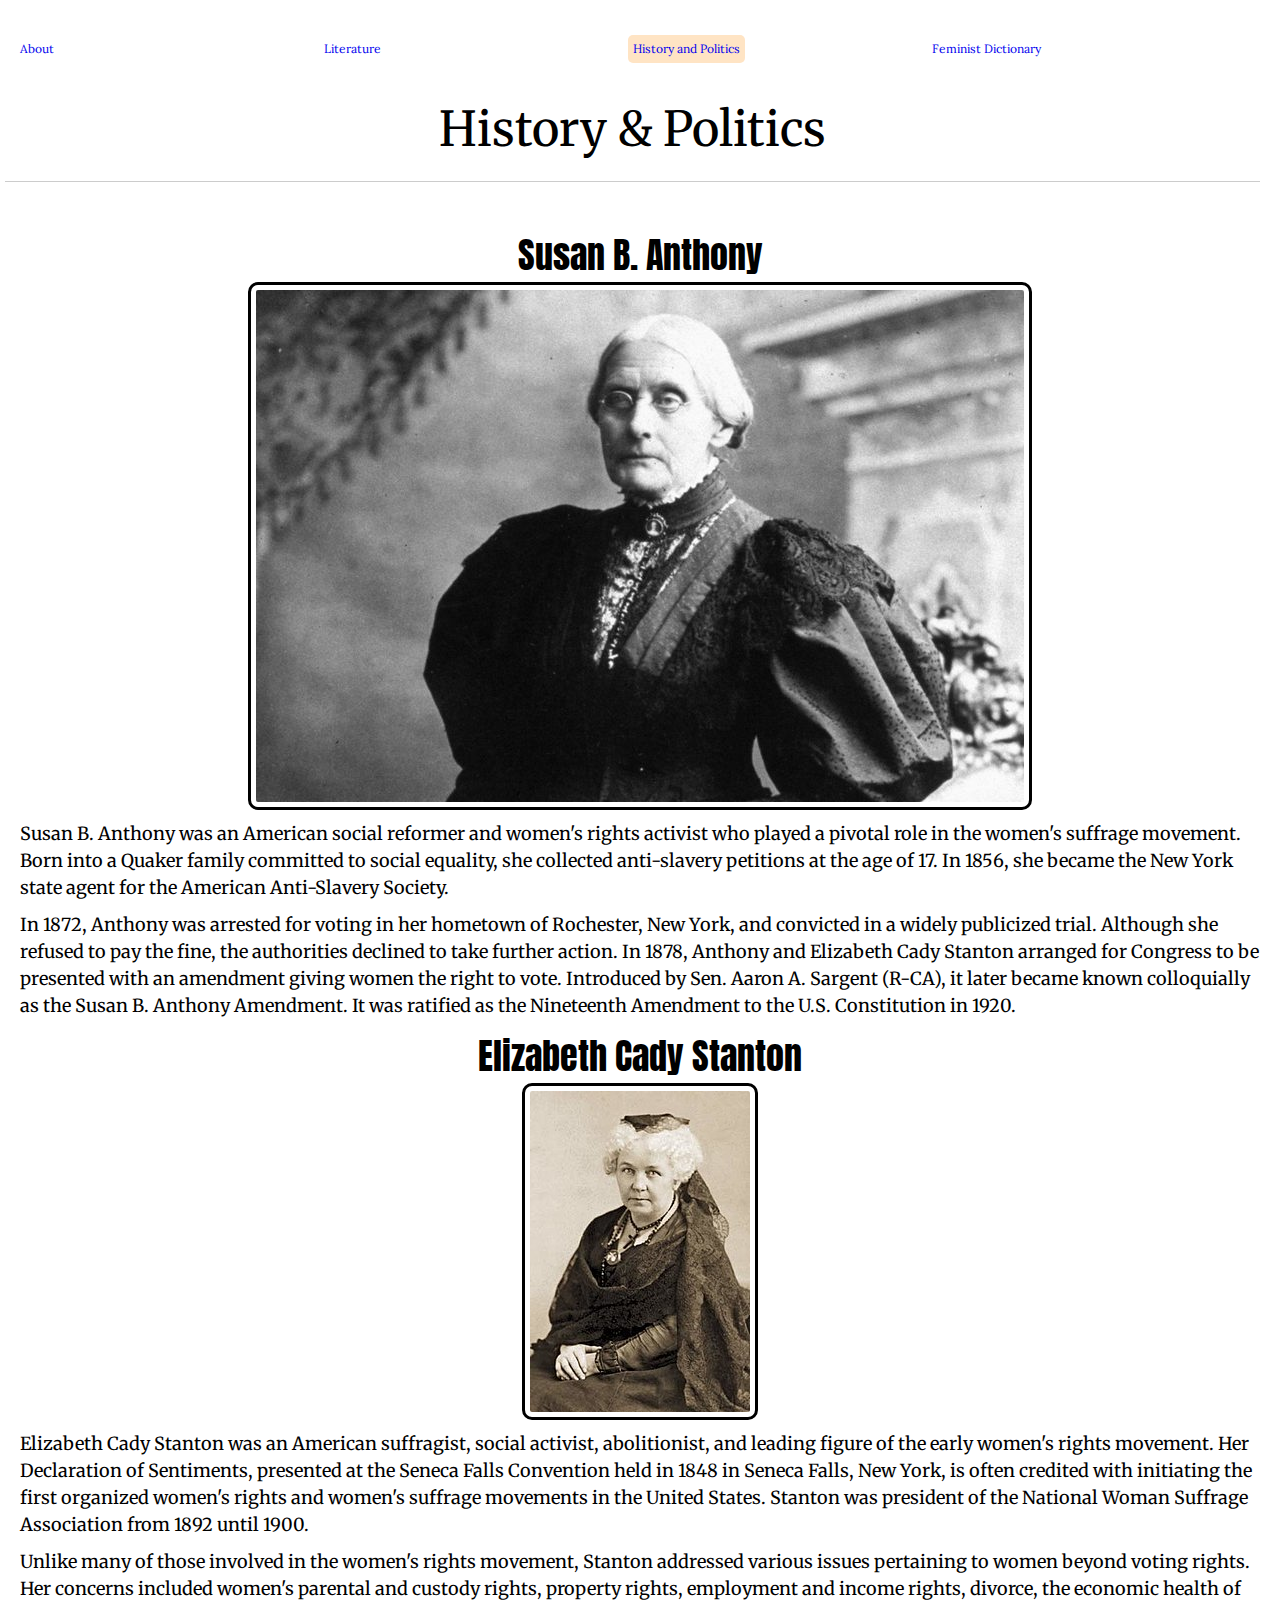
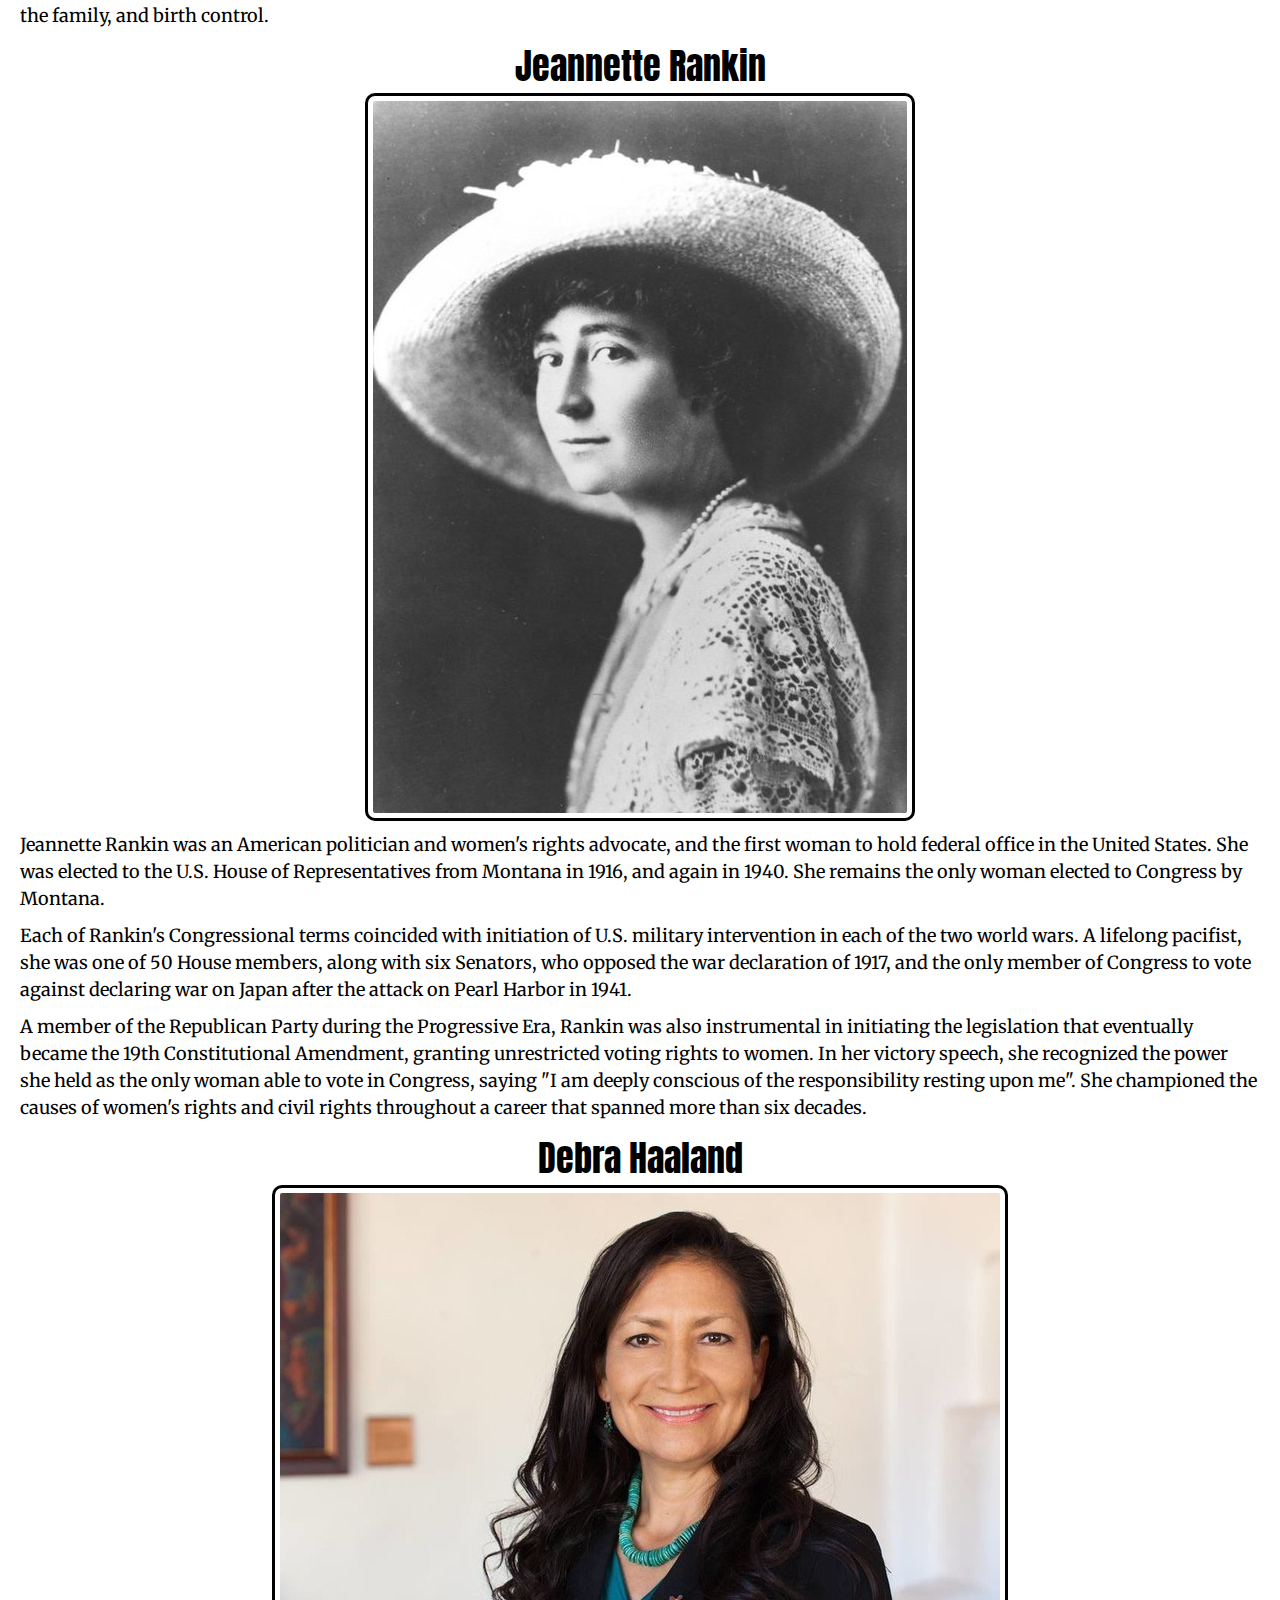
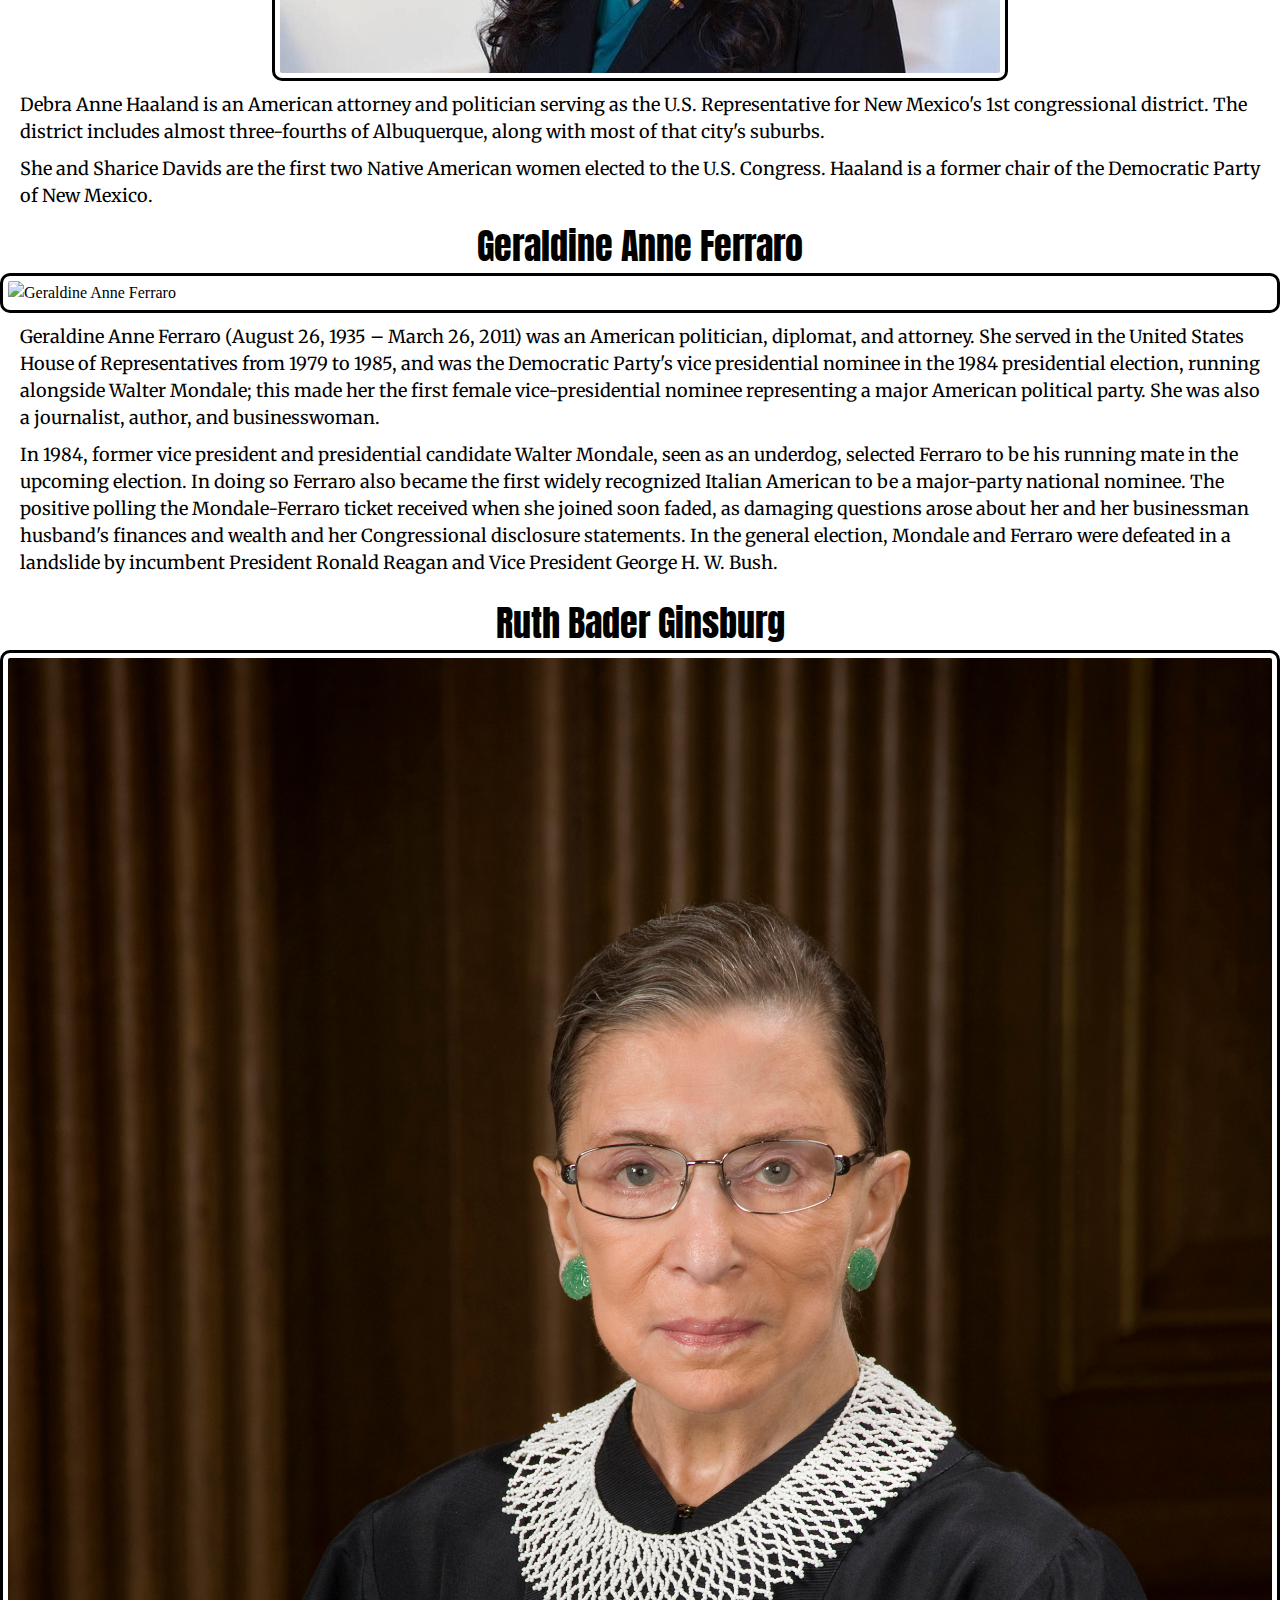
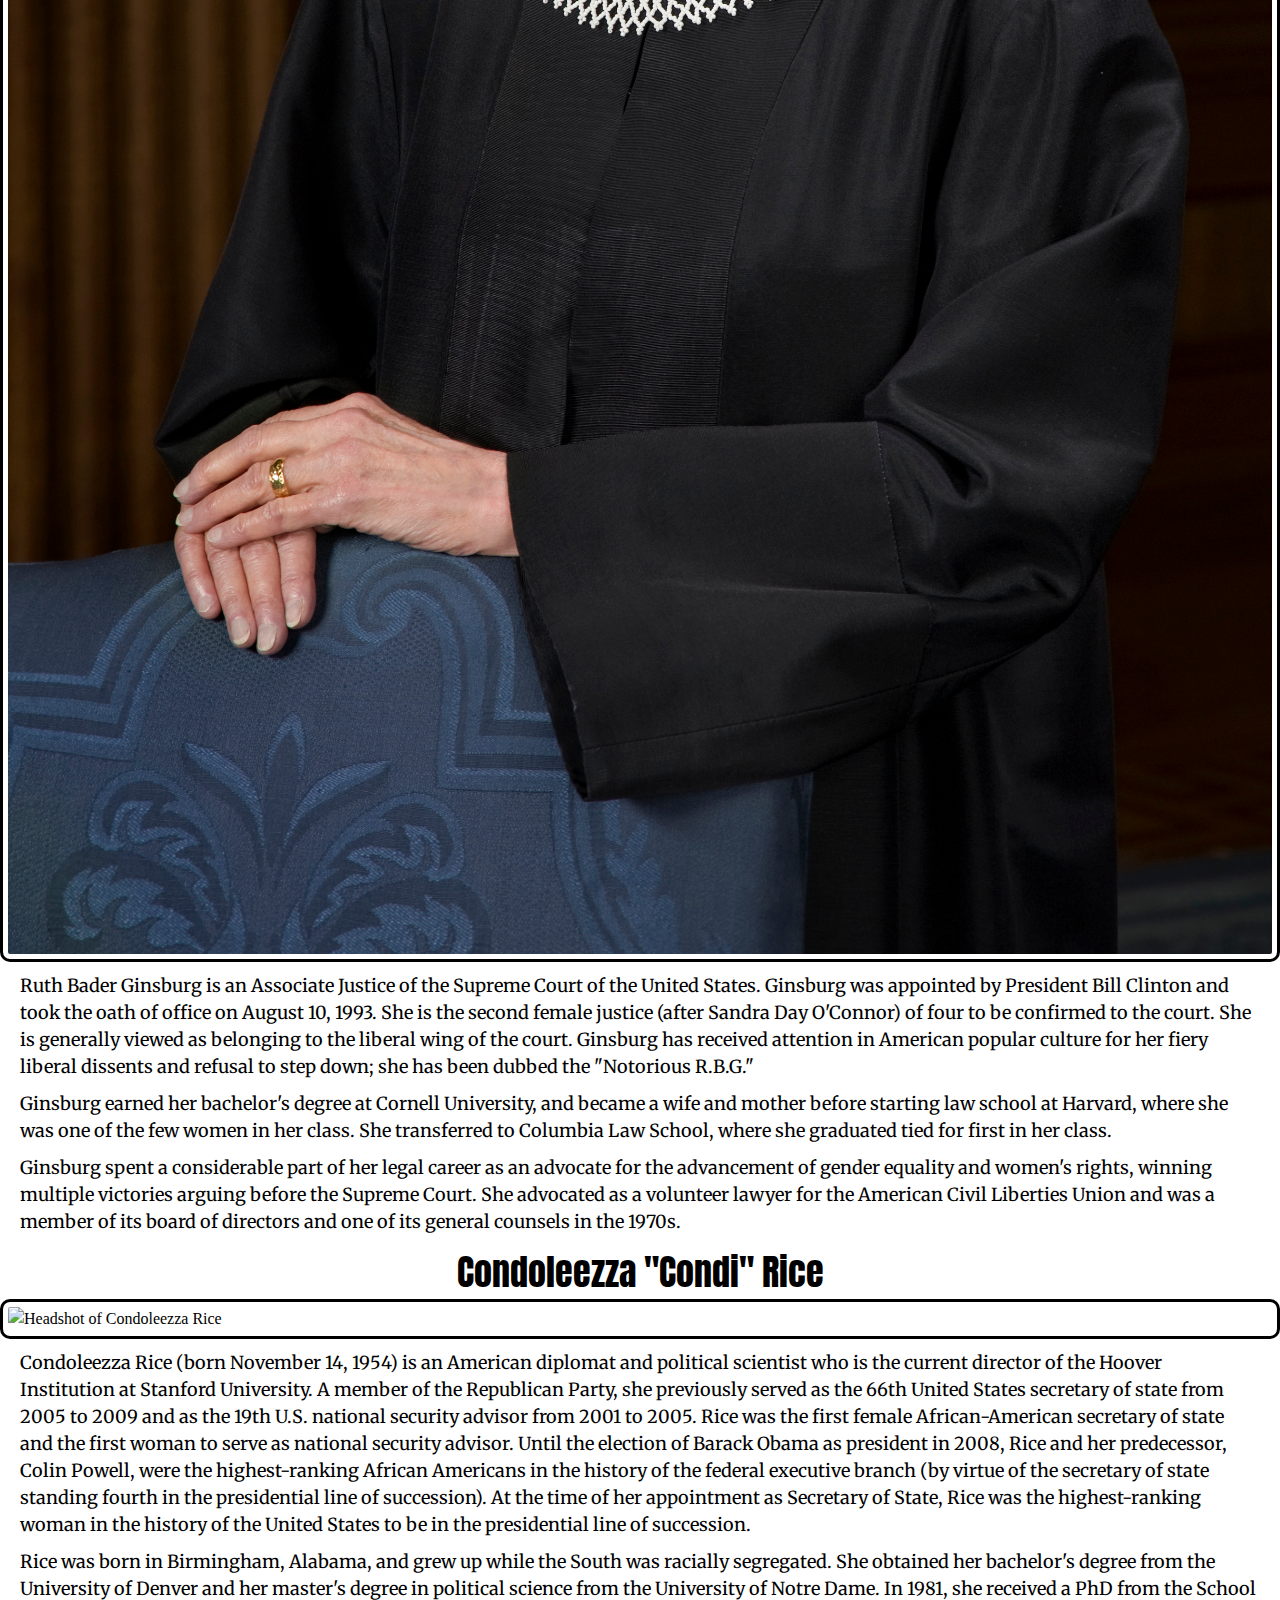
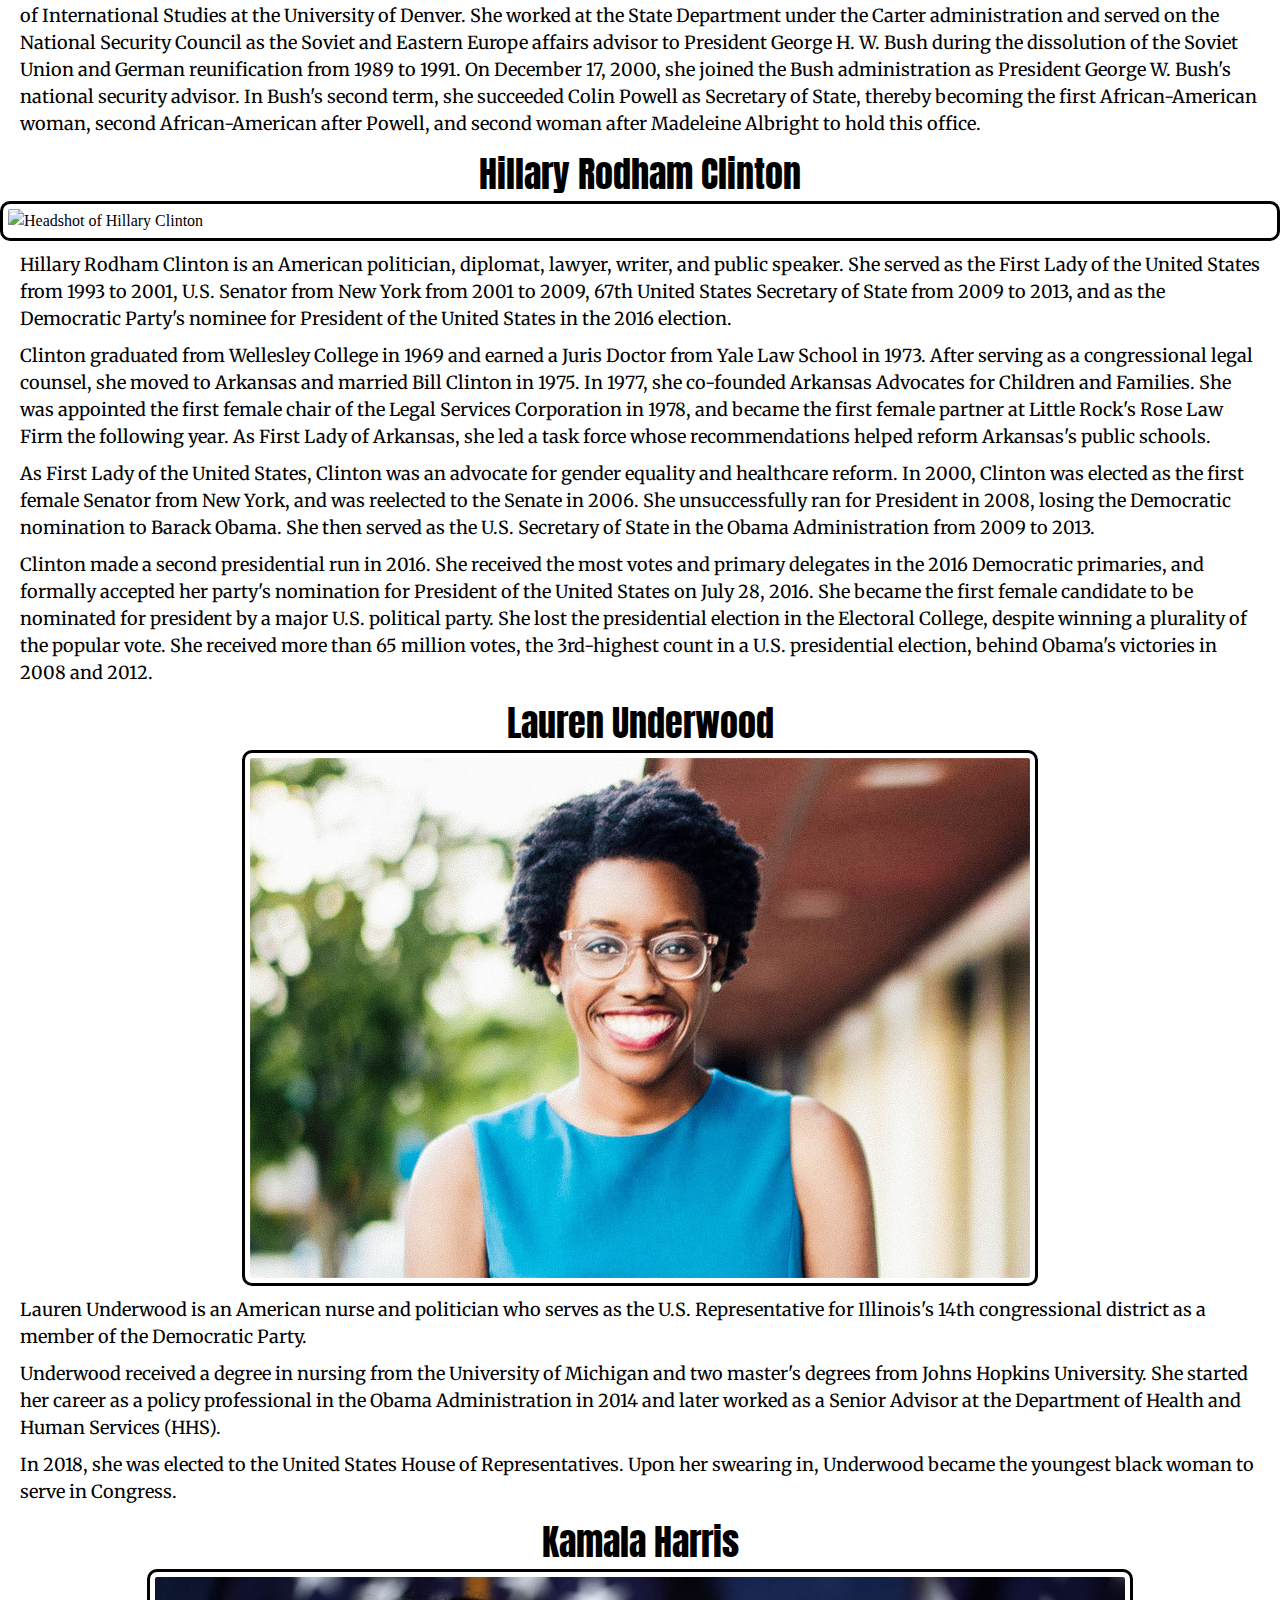
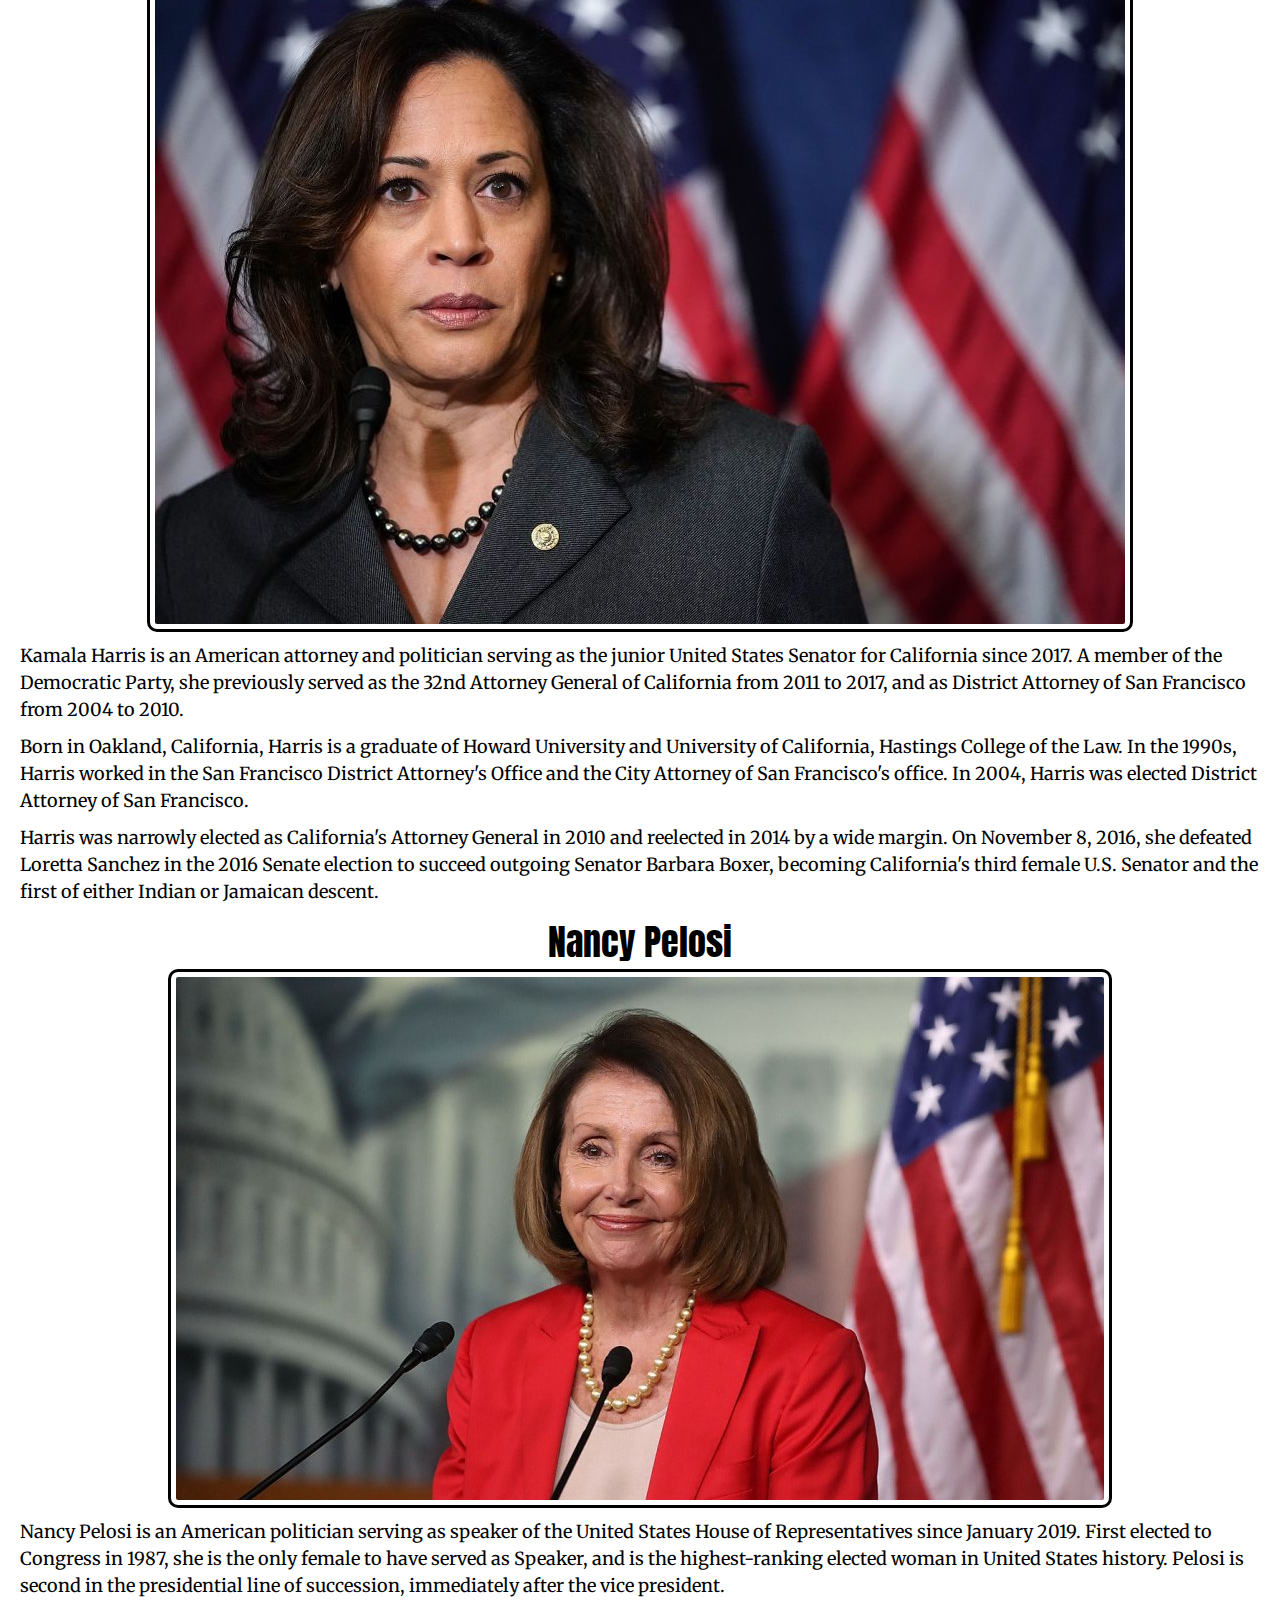
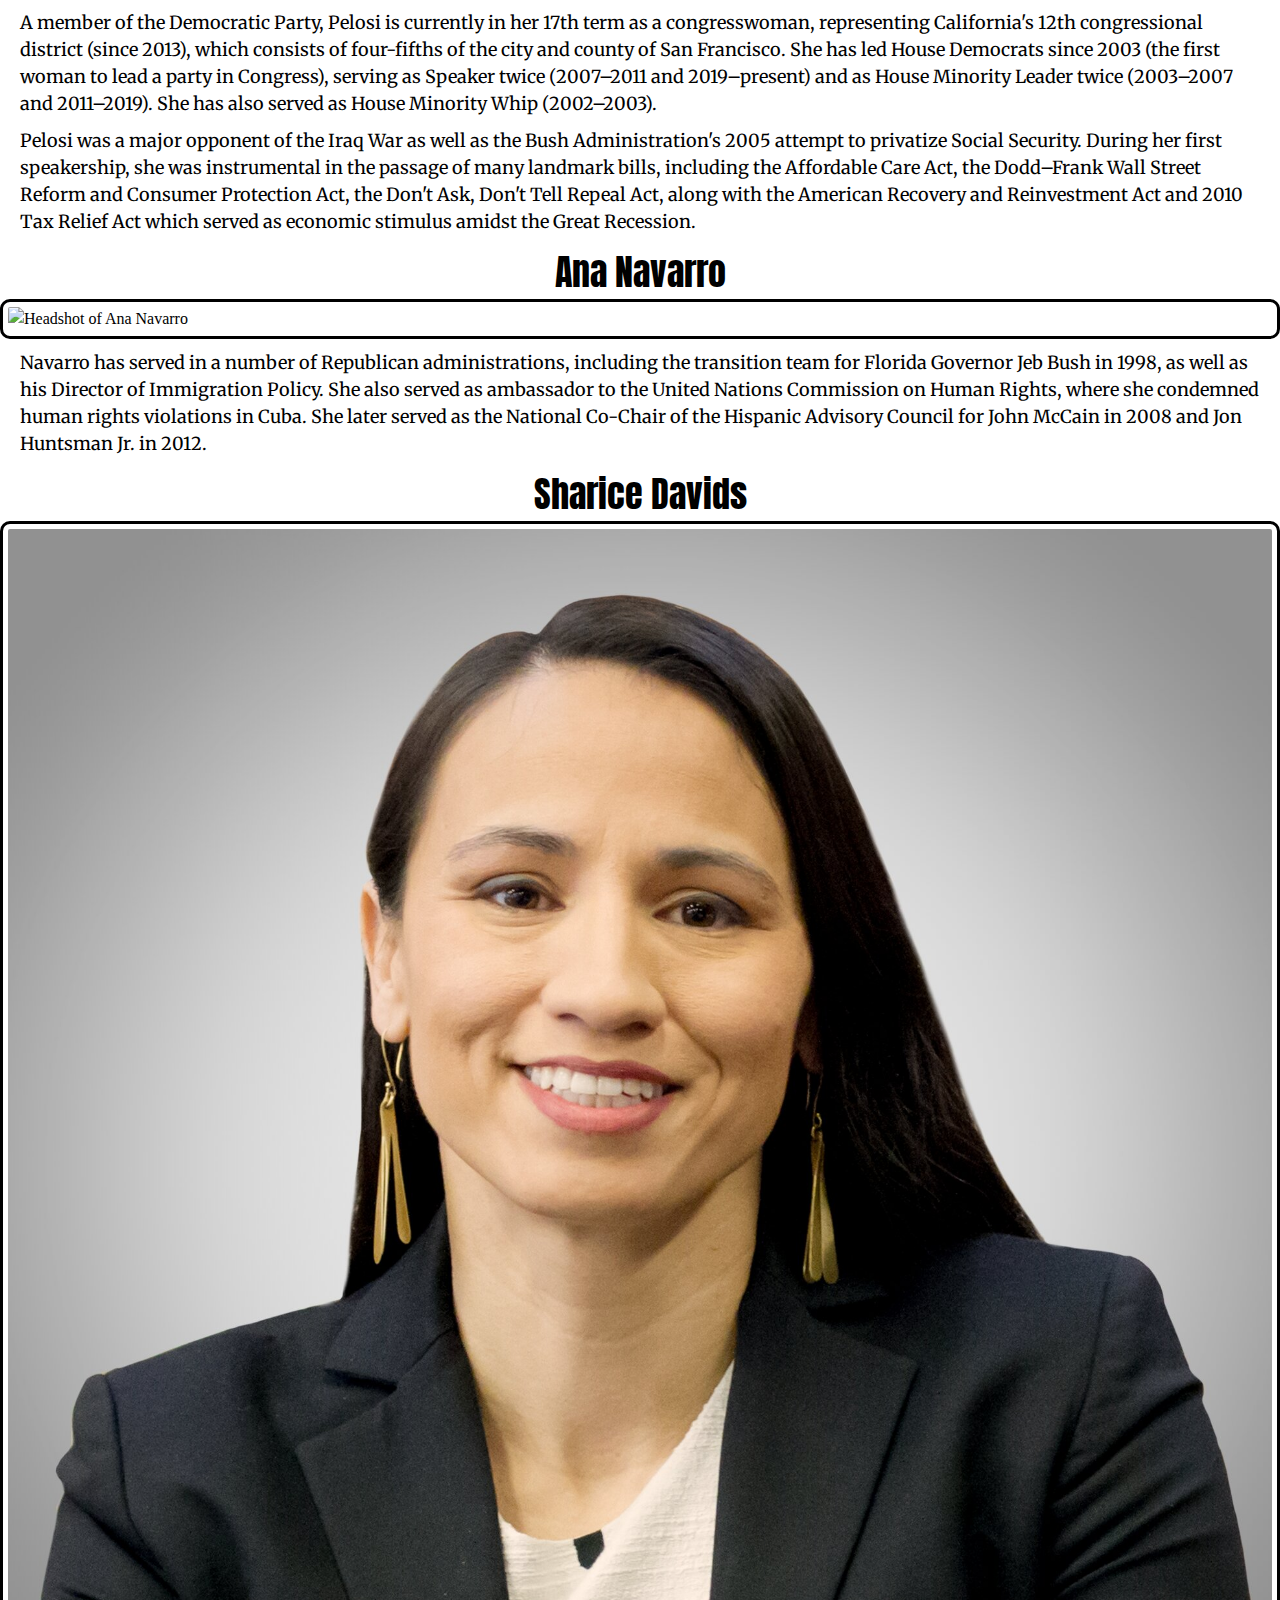
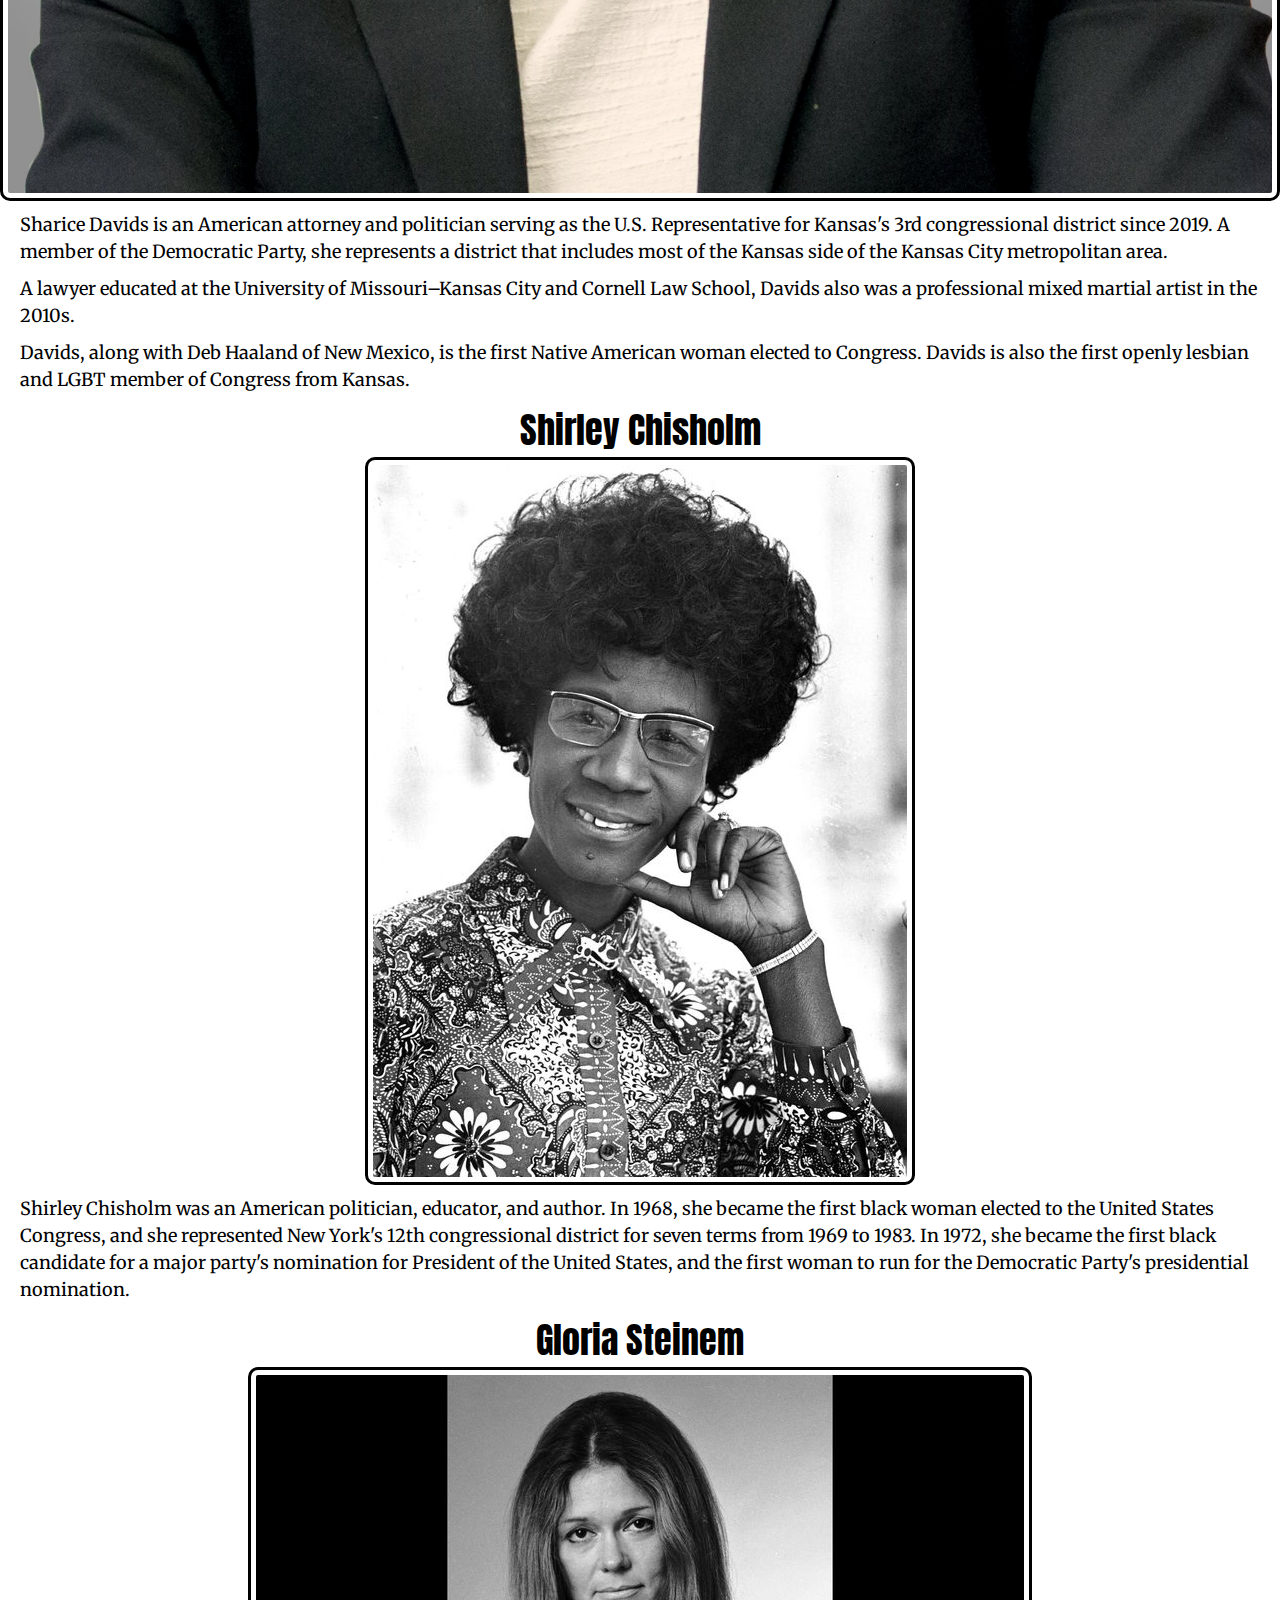
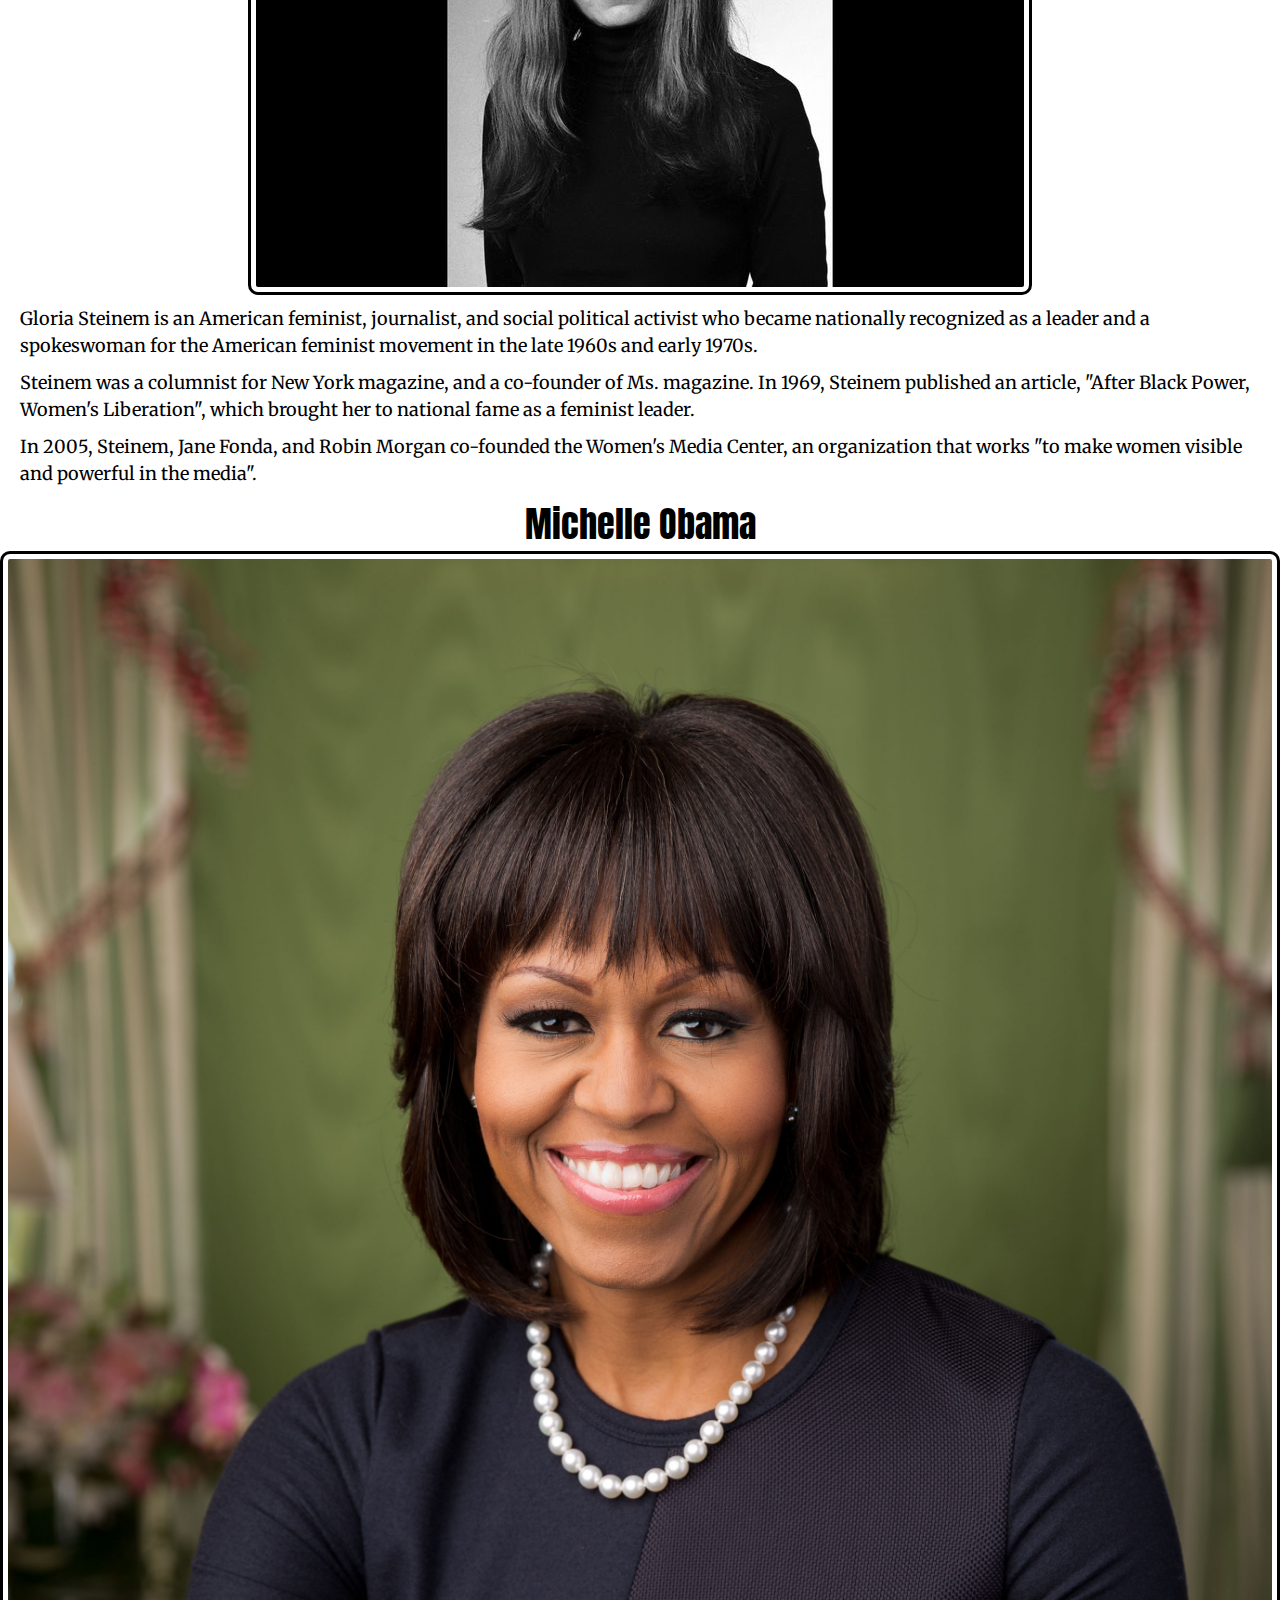
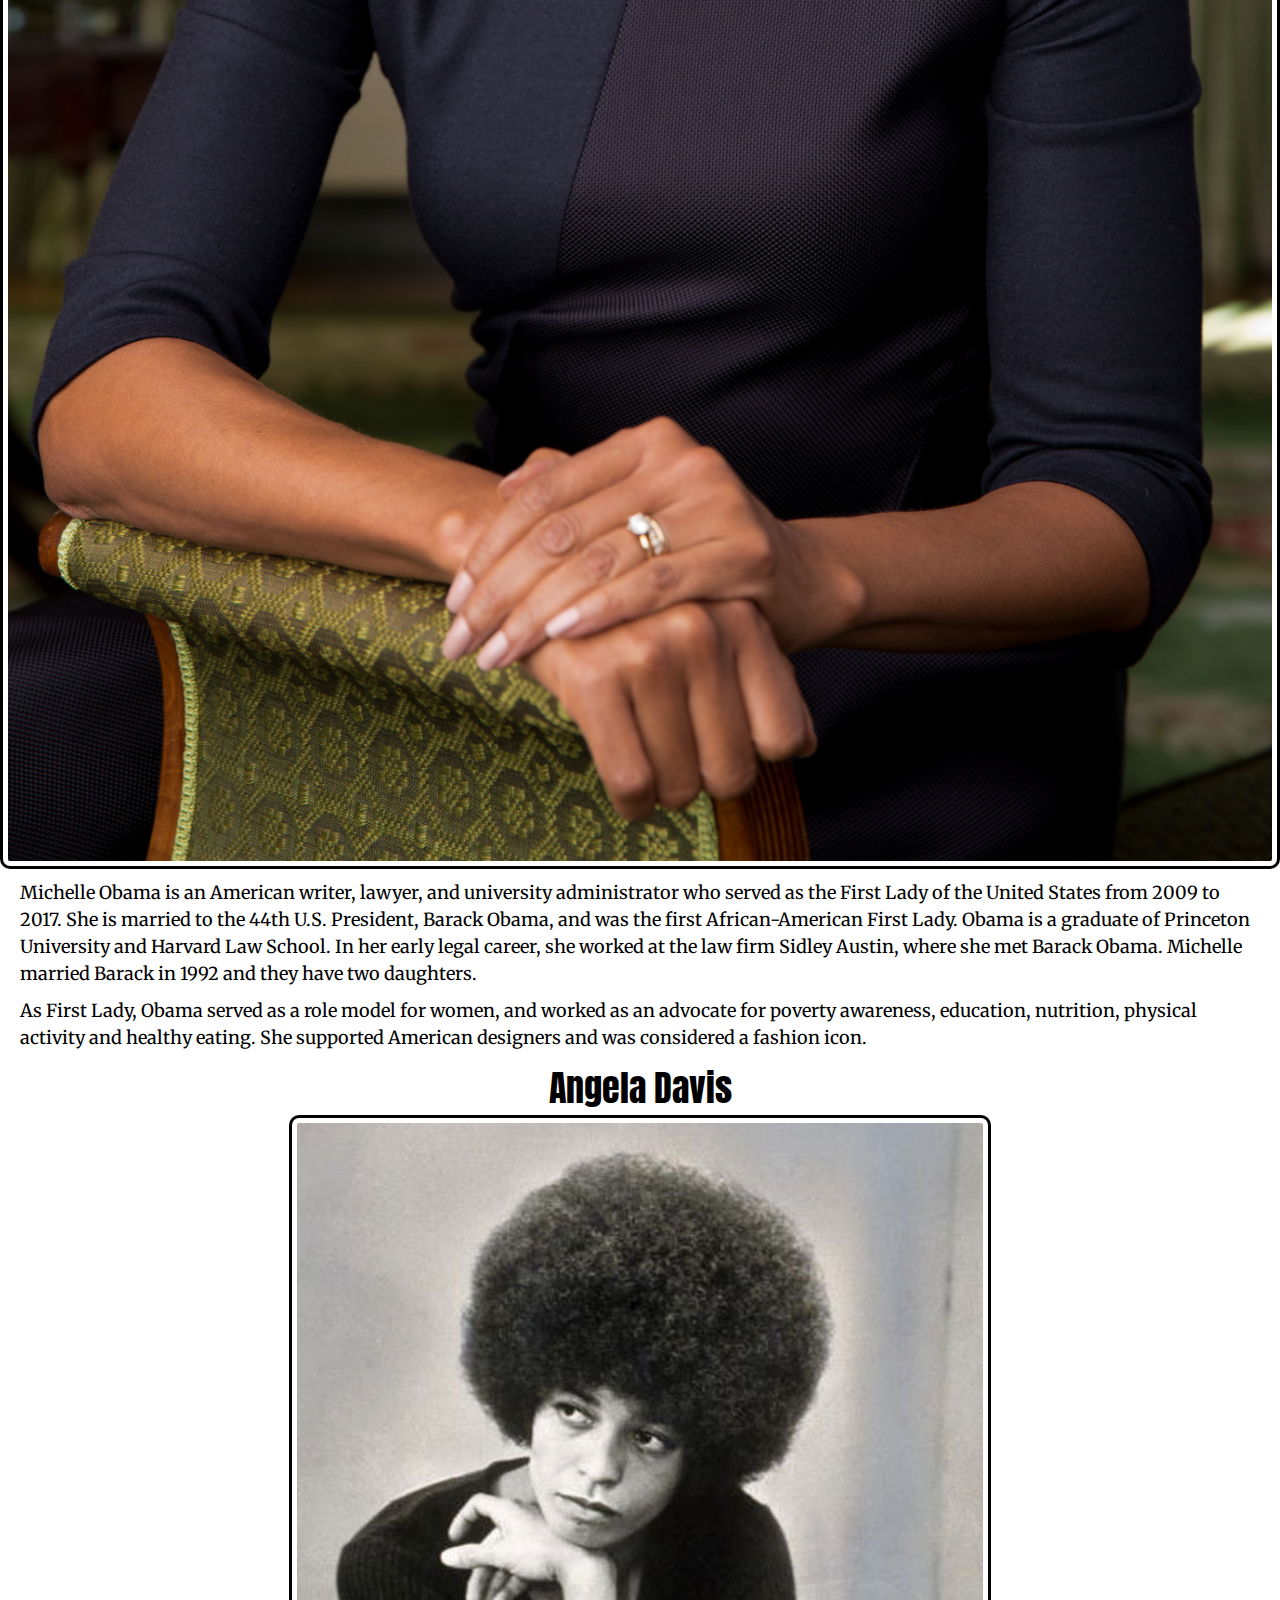
==== history.html @ 5361db0a "Add files via upload" ====
<!DOCTYPE html>
<html lang="en">
<head>
  <meta charset="UTF-8">

  <meta name="viewport" content="width=device-width, initial-scale=1.0">

  <link rel="stylesheet" href="css/reset.css">
  <link rel="stylesheet" href="css/style.css">
  <link href='https://fonts.googleapis.com/css?family=Anton' rel='stylesheet'>
  <link rel="preconnect" href="https://fonts.googleapis.com">
  <link rel="preconnect" href="https://fonts.gstatic.com" crossorigin>
  <link href="https://fonts.googleapis.com/css2?family=Lora&family=Merriweather:wght@300&display=swap" rel="stylesheet">
  <title>Women's Web - History</title>



</head>

<body>
  <header>
    <a href="#main" class="skip">Skip to main content</a>
    <nav>
        <ul>
          <li><a href="index.html">About</a></li>
          <li><a href="literature.html">Literature</a></li>
          <li><a class = "current" href="history.html">History and Politics</a></li>
          <li><a href="femdict.html">Feminist Dictionary</a></li>
        </ul>
    </nav>
    
    
      <!-- definitions from meriam webster -->
      <!-- interpretations from
            The Dictionary of Feminist Theory - Maggie Humm,
            Key Concepts In Post-Colonial Studies - Ashcroft, Bill, Gareth Griffiths, and Helen Tiffin,
            or myself -->
      <!-- interpretation of equity from https://everydayfeminism.com/2014/09/equality-is-not-enough/ -->

    <h1>History &amp; Politics</h1>
    <hr>
  </header>

  <main>

    <div class="flex">
      <div>
        <h2>Susan B. Anthony</h2>
        <img src="images/susan_ba.jpg" width="200" alt="Headshot of Susan B. Anthony">
        <p>
          Susan B. Anthony was an American social reformer and women's rights activist who played a pivotal role in the women's suffrage movement. Born into a Quaker family committed to social equality, she collected anti-slavery petitions at the age of 17. In 1856, she became the New York state agent for the American Anti-Slavery Society.
        </p>
        <p>
          In 1872, Anthony was arrested for voting in her hometown of Rochester, New York, and convicted in a widely publicized trial. Although she refused to pay the fine, the authorities declined to take further action. In 1878, Anthony and Elizabeth Cady Stanton arranged for Congress to be presented with an amendment giving women the right to vote. Introduced by Sen. Aaron A. Sargent (R-CA), it later became known colloquially as the Susan B. Anthony Amendment. It was ratified as the Nineteenth Amendment to the U.S. Constitution in 1920.
        </p>
      </div>
      <div>
        <h2>Elizabeth Cady Stanton</h2>
        <img src="images/elizabeth_cady_s.jpg" width="200" alt="Headshot of Elizabeth Cady Stanton">
        <p>
          Elizabeth Cady Stanton was an American suffragist, social activist, abolitionist, and leading figure of the early women's rights movement. Her Declaration of Sentiments, presented at the Seneca Falls Convention held in 1848 in Seneca Falls, New York, is often credited with initiating the first organized women's rights and women's suffrage movements in the United States. Stanton was president of the National Woman Suffrage Association from 1892 until 1900.
        </p>
        <p>
          Unlike many of those involved in the women's rights movement, Stanton addressed various issues pertaining to women beyond voting rights. Her concerns included women's parental and custody rights, property rights, employment and income rights, divorce, the economic health of the family, and birth control.
        </p>
      </div>
      <div>
        <h2>Jeannette Rankin</h2>
        <img src="images/jeannette_rankin.jpg" width="200" alt="Headshot of Jeannette Rankin">
        <p>
          Jeannette Rankin was an American politician and women's rights advocate, and the first woman to hold federal office in the United States. She was elected to the U.S. House of Representatives from Montana in 1916, and again in 1940. She remains the only woman elected to Congress by Montana.
        </p>
        <p>
          Each of Rankin's Congressional terms coincided with initiation of U.S. military intervention in each of the two world wars. A lifelong pacifist, she was one of 50 House members, along with six Senators, who opposed the war declaration of 1917, and the only member of Congress to vote against declaring war on Japan after the attack on Pearl Harbor in 1941.
        </p>
        <p>
          A member of the Republican Party during the Progressive Era, Rankin was also instrumental in initiating the legislation that eventually became the 19th Constitutional Amendment, granting unrestricted voting rights to women. In her victory speech, she recognized the power she held as the only woman able to vote in Congress, saying "I am deeply conscious of the responsibility resting upon me". She championed the causes of women's rights and civil rights throughout a career that spanned more than six decades.
        </p>
      </div>
      <div>
        <h2>Debra Haaland</h2>
        <img src="images/debra_haaland.jpg" width="200" alt="Headshot of Debra Haaland">
        <p>
        Debra Anne Haaland is an American attorney and politician serving as the U.S. Representative for New Mexico's 1st congressional district. The district includes almost three-fourths of Albuquerque, along with most of that city's suburbs.
        </p>
        <p>
        She and Sharice Davids are the first two Native American women elected to the U.S. Congress. Haaland is a former chair of the Democratic Party of New Mexico.
        </p>
      </div>
      <div>
        <h2>Geraldine Anne Ferraro</h2>  
        <img src="https://upload.wikimedia.org/wikipedia/commons/thumb/8/89/GERALDINE_FERRARO.jpg/440px-GERALDINE_FERRARO.jpg"  width="200" alt="Geraldine Anne Ferraro"> 
        <p>Geraldine Anne Ferraro (August 26, 1935 – March 26, 2011) was an American politician, diplomat, and attorney. She served in the United States House of Representatives from 1979 to 1985, and was the Democratic Party's vice presidential nominee in the 1984 presidential election, running alongside Walter Mondale; this made her the first female vice-presidential nominee representing a major American political party. She was also a journalist, author, and businesswoman.</p>
        <p>In 1984, former vice president and presidential candidate Walter Mondale, seen as an underdog, selected Ferraro to be his running mate in the upcoming election. In doing so Ferraro also became the first widely recognized Italian American to be a major-party national nominee. The positive polling the Mondale-Ferraro ticket received when she joined soon faded, as damaging questions arose about her and her businessman husband's finances and wealth and her Congressional disclosure statements. In the general election, Mondale and Ferraro were defeated in a landslide by incumbent President Ronald Reagan and Vice President George H. W. Bush.<p>
      </div>
      <div>
        <h2>Ruth Bader Ginsburg</h2>
        <img src="images/rbg.jpg" width="200" alt="Headshot of Ruth Bader Ginsburg">
        <p>
          Ruth Bader Ginsburg is an Associate Justice of the Supreme Court of the United States. Ginsburg was appointed by President Bill Clinton and took the oath of office on August 10, 1993. She is the second female justice (after Sandra Day O'Connor) of four to be confirmed to the court. She is generally viewed as belonging to the liberal wing of the court. Ginsburg has received attention in American popular culture for her fiery liberal dissents and refusal to step down; she has been dubbed the "Notorious R.B.G."
        </p>
        <p>
          Ginsburg earned her bachelor's degree at Cornell University, and became a wife and mother before starting law school at Harvard, where she was one of the few women in her class. She transferred to Columbia Law School, where she graduated tied for first in her class.
        </p>
        <p>
          Ginsburg spent a considerable part of her legal career as an advocate for the advancement of gender equality and women's rights, winning multiple victories arguing before the Supreme Court. She advocated as a volunteer lawyer for the American Civil Liberties Union and was a member of its board of directors and one of its general counsels in the 1970s.
        </p>
      </div>
      <div>
        <h2>Condoleezza "Condi" Rice</h2> 
        <img src="https://upload.wikimedia.org/wikipedia/commons/thumb/4/42/Condoleezza_Rice_cropped.jpg/440px-Condoleezza_Rice_cropped.jpg" width = "200" alt="Headshot of Condoleezza Rice">
        <p>Condoleezza Rice  (born November 14, 1954) is an American diplomat and political scientist who is the current director of the Hoover Institution at Stanford University. A member of the Republican Party, she previously served as the 66th United States secretary of state from 2005 to 2009 and as the 19th U.S. national security advisor from 2001 to 2005. Rice was the first female African-American secretary of state and the first woman to serve as national security advisor. Until the election of Barack Obama as president in 2008, Rice and her predecessor, Colin Powell, were the highest-ranking African Americans in the history of the federal executive branch (by virtue of the secretary of state standing fourth in the presidential line of succession). At the time of her appointment as Secretary of State, Rice was the highest-ranking woman in the history of the United States to be in the presidential line of succession.</p>
        <p>Rice was born in Birmingham, Alabama, and grew up while the South was racially segregated. She obtained her bachelor's degree from the University of Denver and her master's degree in political science from the University of Notre Dame. In 1981, she received a PhD from the School of International Studies at the University of Denver. She worked at the State Department under the Carter administration and served on the National Security Council as the Soviet and Eastern Europe affairs advisor to President George H. W. Bush during the dissolution of the Soviet Union and German reunification from 1989 to 1991. On December 17, 2000, she joined the Bush administration as President George W. Bush's national security advisor. In Bush's second term, she succeeded Colin Powell as Secretary of State, thereby becoming the first African-American woman, second African-American after Powell, and second woman after Madeleine Albright to hold this office.</p>
      </div>
      <div>
        <h2>Hillary Rodham Clinton</h2>
        <img src="images/hrc.jpg" width="200" alt="Headshot of Hillary Clinton">
        <p>
          Hillary Rodham Clinton is an American politician, diplomat, lawyer, writer, and public speaker. She served as the First Lady of the United States from 1993 to 2001, U.S. Senator from New York from 2001 to 2009, 67th United States Secretary of State from 2009 to 2013, and as the Democratic Party's nominee for President of the United States in the 2016 election.
        </p>
        <p>
          Clinton graduated from Wellesley College in 1969 and earned a Juris Doctor from Yale Law School in 1973. After serving as a congressional legal counsel, she moved to Arkansas and married Bill Clinton in 1975. In 1977, she co-founded Arkansas Advocates for Children and Families. She was appointed the first female chair of the Legal Services Corporation in 1978, and became the first female partner at Little Rock's Rose Law Firm the following year. As First Lady of Arkansas, she led a task force whose recommendations helped reform Arkansas's public schools.
        </p>
        <p>
          As First Lady of the United States, Clinton was an advocate for gender equality and healthcare reform. In 2000, Clinton was elected as the first female Senator from New York, and was reelected to the Senate in 2006. She unsuccessfully ran for President in 2008, losing the Democratic nomination to Barack Obama. She then served as the U.S. Secretary of State in the Obama Administration from 2009 to 2013.
        </p>
        <p>
          Clinton made a second presidential run in 2016. She received the most votes and primary delegates in the 2016 Democratic primaries, and formally accepted her party's nomination for President of the United States on July 28, 2016. She became the first female candidate to be nominated for president by a major U.S. political party. She lost the presidential election in the Electoral College, despite winning a plurality of the popular vote. She received more than 65 million votes, the 3rd-highest count in a U.S. presidential election, behind Obama's victories in 2008 and 2012.
        </p>
      </div>
      <div>
        <h2>Lauren Underwood</h2>
        <img src="images/lauren_underwood.jpg" width="200" alt="Headshot of Lauren Underwood">
        <p>
          Lauren Underwood is an American nurse and politician who serves as the U.S. Representative for Illinois's 14th congressional district as a member of the Democratic Party.
        </p>
        <p>
          Underwood received a degree in nursing from the University of Michigan and two master's degrees from Johns Hopkins University. She started her career as a policy professional in the Obama Administration in 2014 and later worked as a Senior Advisor at the Department of Health and Human Services (HHS).
        </p>
        <p>
          In 2018, she was elected to the United States House of Representatives. Upon her swearing in, Underwood became the youngest black woman to serve in Congress.
        </p>
      </div>
      <div>
        <h2>Kamala Harris</h2>
        <img src="images/kamala.jpg" width="200" alt="Headshot of Kamala Harris">
        <p>
          Kamala Harris is an American attorney and politician serving as the junior United States Senator for California since 2017. A member of the Democratic Party, she previously served as the 32nd Attorney General of California from 2011 to 2017, and as District Attorney of San Francisco from 2004 to 2010.
        </p>
        <p>
          Born in Oakland, California, Harris is a graduate of Howard University and University of California, Hastings College of the Law. In the 1990s, Harris worked in the San Francisco District Attorney's Office and the City Attorney of San Francisco's office. In 2004, Harris was elected District Attorney of San Francisco.
        </p>
        <p>
          Harris was narrowly elected as California's Attorney General in 2010 and reelected in 2014 by a wide margin. On November 8, 2016, she defeated Loretta Sanchez in the 2016 Senate election to succeed outgoing Senator Barbara Boxer, becoming California's third female U.S. Senator and the first of either Indian or Jamaican descent.
        </p>
      </div>
      <div>
        <h2>Nancy Pelosi</h2>
        <img src="images/nancy_p.jpg" width="200" alt="Headshot of Nancy Pelosi">
        <p>
          Nancy Pelosi is an American politician serving as speaker of the United States House of Representatives since January 2019. First elected to Congress in 1987, she is the only female to have served as Speaker, and is the highest-ranking elected woman in United States history. Pelosi is second in the presidential line of succession, immediately after the vice president.
        </p>
        <p>
          A member of the Democratic Party, Pelosi is currently in her 17th term as a congresswoman, representing California's 12th congressional district (since 2013), which consists of four-fifths of the city and county of San Francisco. She has led House Democrats since 2003 (the first woman to lead a party in Congress), serving as Speaker twice (2007–2011 and 2019–present) and as House Minority Leader twice (2003–2007 and 2011–2019). She has also served as House Minority Whip (2002–2003).
        </p>
        <p>
          Pelosi was a major opponent of the Iraq War as well as the Bush Administration's 2005 attempt to privatize Social Security. During her first speakership, she was instrumental in the passage of many landmark bills, including the Affordable Care Act, the Dodd–Frank Wall Street Reform and Consumer Protection Act, the Don't Ask, Don't Tell Repeal Act, along with the American Recovery and Reinvestment Act and 2010 Tax Relief Act which served as economic stimulus amidst the Great Recession.
        </p>
      </div>
      <div>
        <h2>Ana Navarro</h2>
        <img src = "https://upload.wikimedia.org/wikipedia/commons/thumb/1/10/Ana_Navarro.png/440px-Ana_Navarro.png" width="200" alt="Headshot of Ana Navarro">
        <p>Navarro has served in a number of Republican administrations, including the transition team for Florida Governor Jeb Bush in 1998, as well as his Director of Immigration Policy. She also served as ambassador to the United Nations Commission on Human Rights, where she condemned human rights violations in Cuba. She later served as the National Co-Chair of the Hispanic Advisory Council for John McCain in 2008 and Jon Huntsman Jr. in 2012.</p>
      </div>
      <div>
        <h2>Sharice Davids</h2>
        <img src="images/sharice.jpg" width="200" alt="Headshot of Sharice Davids">
        <p>
          Sharice Davids is an American attorney and politician serving as the U.S. Representative for Kansas's 3rd congressional district since 2019. A member of the Democratic Party, she represents a district that includes most of the Kansas side of the Kansas City metropolitan area.
        </p>
        <p>
          A lawyer educated at the University of Missouri–Kansas City and Cornell Law School, Davids also was a professional mixed martial artist in the 2010s.
        </p>
        <p>
          Davids, along with Deb Haaland of New Mexico, is the first Native American woman elected to Congress. Davids is also the first openly lesbian and LGBT member of Congress from Kansas.
        </p>
      </div>
      <div>
        <h2>Shirley Chisholm</h2>
        <img src="images/shirley_c.jpg" width="200" alt="Headshot of Shirley Chisholm">
        <p>
          Shirley Chisholm was an American politician, educator, and author. In 1968, she became the first black woman elected to the United States Congress, and she represented New York's 12th congressional district for seven terms from 1969 to 1983. In 1972, she became the first black candidate for a major party's nomination for President of the United States, and the first woman to run for the Democratic Party's presidential nomination.
        </p>
      </div>
      <div>
        <h2>Gloria Steinem</h2>
        <img src="images/gloria_steinem.jpg" width="200" alt="Headshot of Gloria Steinem">
        <p>
          Gloria Steinem is an American feminist, journalist, and social political activist who became nationally recognized as a leader and a spokeswoman for the American feminist movement in the late 1960s and early 1970s.
        </p>
        <p>
          Steinem was a columnist for New York magazine, and a co-founder of Ms. magazine. In 1969, Steinem published an article, "After Black Power, Women's Liberation", which brought her to national fame as a feminist leader.
        </p>
        <p>
          In 2005, Steinem, Jane Fonda, and Robin Morgan co-founded the Women's Media Center, an organization that works "to make women visible and powerful in the media".
        </p>
      </div>
      <div>
        <h2>Michelle Obama</h2>
        <img src="images/michelle_obama.jpg" width="200" alt="Headshot of Michelle Obama">
        <p>
          Michelle Obama is an American writer, lawyer, and university administrator who served as the First Lady of the United States from 2009 to 2017. She is married to the 44th U.S. President, Barack Obama, and was the first African-American First Lady. Obama is a graduate of Princeton University and Harvard Law School. In her early legal career, she worked at the law firm Sidley Austin, where she met Barack Obama. Michelle married Barack in 1992 and they have two daughters.
        </p>
        <p>
          As First Lady, Obama served as a role model for women, and worked as an advocate for poverty awareness, education, nutrition, physical activity and healthy eating. She supported American designers and was considered a fashion icon.
        </p>
      </div>
      <div>
        <h2>Angela Davis</h2>
        <img src="images/angela_davis.jpg" width="200" alt="Headshot of Angela Davis">
        <p>
          Angela Davis is an American political activist, academic, and author. She emerged as a prominent counterculture activist in the 1960s working with the Communist Party USA, of which she was a member until 1991, and was briefly involved in the Black Panther Party during the Civil Rights Movement.
        </p>
        <p>
          Davis is a professor emerita at the University of California, Santa Cruz, in its History of Consciousness Department. She is also a former director of the university's Feminist Studies department. Her research interests are feminism, African-American studies, critical theory, Marxism, popular music, social consciousness, and the philosophy and history of punishment and prisons. She co-founded Critical Resistance, an organization working to abolish the prison–industrial complex.
        </p>
      </div>
      <div>
        <h2>Eleanor Roosevelt</h2>
        <img src="images/eleanor_r.jpg" width="200" alt="Headshot of ELeanor Roosevelt">
        <p>
          Eleanor Roosevelt was an American political figure, diplomat and activist. She served as the First Lady of the United States from March 1933 to April 1945 during her husband President Franklin D. Roosevelt's four terms in office, making her the longest serving First Lady of the United States. Roosevelt served as United States Delegate to the United Nations General Assembly from 1945 to 1952.
        </p>
        <p>
          Though widely respected in her later years, Roosevelt was a controversial First Lady at the time for her outspokenness, particularly her stance on racial issues. She was the first presidential spouse to hold regular press conferences, write a daily newspaper column, write a monthly magazine column, host a weekly radio show, and speak at a national party convention. On a few occasions, she publicly disagreed with her husband's policies. She advocated for expanded roles for women in the workplace, the civil rights of African Americans and Asian Americans, and the rights of World War II refugees.
        </p>
        <p>
          Following her husband's death in 1945, Roosevelt remained active in politics for the remaining 17 years of her life. She pressed the United States to join and support the United Nations and became its first delegate. She served as the first chair of the UN Commission on Human Rights and oversaw the drafting of the Universal Declaration of Human Rights.
        </p>
      </div>
    </div>
  </main>  
    <footer>
      <p class="thanks">
        Thanks for visiting! <i class="far fa-grin"></i>
      </p>
      <p>Orginal content created by Kelsey Toporski 2019</p>
      <a href="#top" class="tops">Back to Top</a>
    </footer>
</body>

</html>
---- css/style.css ----
body{
   line-height: 1.5;
}

.skip{
    position: absolute;
    left: -10000px;
    top: auto;
    width: 1px;
    height: 1px;
    overflow: hidden;
}

.skip:focus {
    position: static;
    width: auto;
    height: auto;
}

header, nav{
    padding: 0px 10px 20px 5px;
    margin: 25px 10px 0px 0px;
}

nav ul li{
    display: inline-block;
    width: 300px;
    font-family: 'Lora', 'Merriweather', serif;
    font-size: 12px;
}

nav a{
    text-decoration: none;
}

a:visited{
    color: black;
}

nav a.current{
    display: inline-block;
    border-radius: 5px;
    padding: 5px;
    text-align: center;
    background-color:bisque;
}

@import url("https://fonts.googleapis.com/css2?family=Merriweather:wght@300&display=swap");
@import url("https://fonts.googleapis.com/css2?family=Anton&family=Merriweather:wght@300;400&display=swap");

h1{
   display: flex;
   font-size: 20px;
   font-family: 'Merriweather', 'Anton', 'Times New Roman', sans-serif;
   justify-content: center;
}

h2{
    font-size: 18px;
    font-family: 'Anton', 'Times New Roman', sans-serif;
    text-align: center;
}

h3{
    font-size: 16px;
    font-family: 'Merriweather', 'Anton', sans-serif;
    padding: 0 20px;
}

h1, h2, h3{
    margin-top: 10px;
}


.grid{
    display: grid;
    width: 90%;
    margin: auto;
    border-radius: 10px;
    border: solid;
    background-color: rgb(66, 107, 107);
    column-gap: 60px;
    row-gap: 10px;
    justify-content: center;

}

.grid div{
    /* Set border properties, padding, and background color */
    border: solid;
    background-color: beige;
    border-radius: 10px;
    padding: 5px 5px 5px 40px;
}

.grid img{
    /* Set width, margin, and display */
    width: 90%;
    display: block;
    margin:auto;
}

.grid div:nth-child(3n+1)  {
    /* Set box shadow */
    box-shadow: 4px 0 10px;
    }

.grid div:nth-child(3n)  {
    /* Set box shadow */
    box-shadow: -4px 0 10px; 
}

.grid div:nth-child(3n+2)  {
    /* Set box shadow */
    box-shadow: 4px 0 10px, -4px 0 10px;
}

.grid div:nth-of-type(2n) img{
    opacity: 0.7;
    background-color: black;
}

.flex {
    display: flex;
    flex-wrap: wrap;
    flex-shrink: 3;
    justify-content: center;
}

.flex img {
    display: flex;
    margin: auto;
    border-radius: 10px;
}

p{
    /* Set margin */
    margin-top: 10px;
    padding: 0 20px;
    font-family: 'Merriweather', 'Anton', sans-serif;
    font-size: 12px;
}


footer p{
    font-family: 'Merriweather', 'Anton', sans-serif;
    padding: 10px 20px;
}

.background_page{
    background-image: url(../images/background.jpg);
    background-color: #ffffff;
}

@keyframes change_color{
    from {
        background-color: #ffffff;
        padding-top: 0%;
    }
    to {
        background-color: yellowgreen;
        padding-top: 100px;
    }
}

.thanks{
    height: 150px;
    animation-name: change_color;
    animation-duration: 4s;
    animation-iteration-count: infinite;
    animation-direction: alternate-reverse;
}


dl {
    font-family: 'Merriweather', 'Anton', sans-serif;
    padding: 10px;
}

dl > dt {
    font-size: 18px;
    font-weight: bold;
}

dl > dd {
    font-size: 14px;
    font-style: italic;
}

dl > dd > p{
    font-size: 14px;
    font-style: normal;
    text-decoration: none;
    padding: 10px;
}

@media only screen and (min-width: 600px) {
    body{
        line-height: 1.5;
    }

    .skip{
        position: absolute;
        left: -10000px;
        top: auto;
        width: 1px;
        height: 1px;
        overflow: hidden;
    }
    
    .skip:focus {
        position: static;
        width: auto;
        height: auto;
    }

    h1{
        display: flex;
        font-size: 48px;
        font-family: 'Merriweather', 'Anton', 'Times New Roman', sans-serif;
        justify-content: center;
     }
     
    h2{
        font-size: 36px;
        font-family: 'Anton', 'Times New Roman', sans-serif;
        text-align: center;
    }
     
    h3{
        font-size: 28px;
        font-family: 'Merriweather', 'Anton', sans-serif;
        padding: 0 20px;
    }
     
    h1, h2, h3{
        margin-top: 10px;
    }

    ul li{
       font-size: 18px;
       font-family: 'Merriweather', 'Anton', sans-serif;
       padding-top: 10px;
       padding-left: 10px;
    }

    .grid{
        /*Set width, margin, border properties, background color, and grid properties */
        display: grid;
        width: 90%;
        margin: 50px;
        border-radius: 10px;
        border: solid;
        background-color: rgb(66, 107, 107);
        grid-template-columns: 30% 30% 30%;
        column-gap: 60px;
        row-gap: 10px;
        justify-content: center;
    }

    .grid div{
        /* Set border properties, padding, and background color */
        border: solid;
        background-color: beige;
        border-radius: 10px;
        padding: 5px 5px 5px 40px;
    }

    .grid img{
        /* Set width, margin, and display */
        width: 90%;
        display: block;
        margin:auto;
    }


    .grid div:nth-child(3n+1)  {
        /* Set box shadow */
        box-shadow: 4px 0 10px;
        }

    .grid div:nth-child(3n)  {
        /* Set box shadow */
        box-shadow: -4px 0 10px; 
    }

    .grid div:nth-child(3n+2)  {
        /* Set box shadow */
        box-shadow: 4px 0 10px, -4px 0 10px;
    }
    
    p{
        margin-top: 10px;
        padding: 0 20px;
        font-family: 'Merriweather', 'Anton', sans-serif;
        font-size: 18px;
    }

    .grid ul li{
        line-height: 1;
        list-style-image: url("../images/sketchbook.png");
        margin: 0 0 10px 10px;
    }

    img{
        width:auto;
        padding: 5px;
        margin: 5px;
        border: 10px black;
        border: solid;
        border-radius: 8px;
    }

    .grid div:nth-of-type(2n) img{
        opacity: 0.7;
        background-color: black;
    }

    main > img {
        width: 100%;
    }
}



@media screen and (prefers-reduced-motion: reduce){
    /*Turn off scroll*/
    html{
      scroll-behavior: auto; /* Removes scroll animation */
    }
  
    /*Turn off transition*/
    a.skip {
      -webkit-transition: initial; /* sets to default setting */
      transition: initial; /* sets to default setting */
    }
  
    /*Turn off parallax*/
    .intro{
      background-attachment: initial;
    }
  }
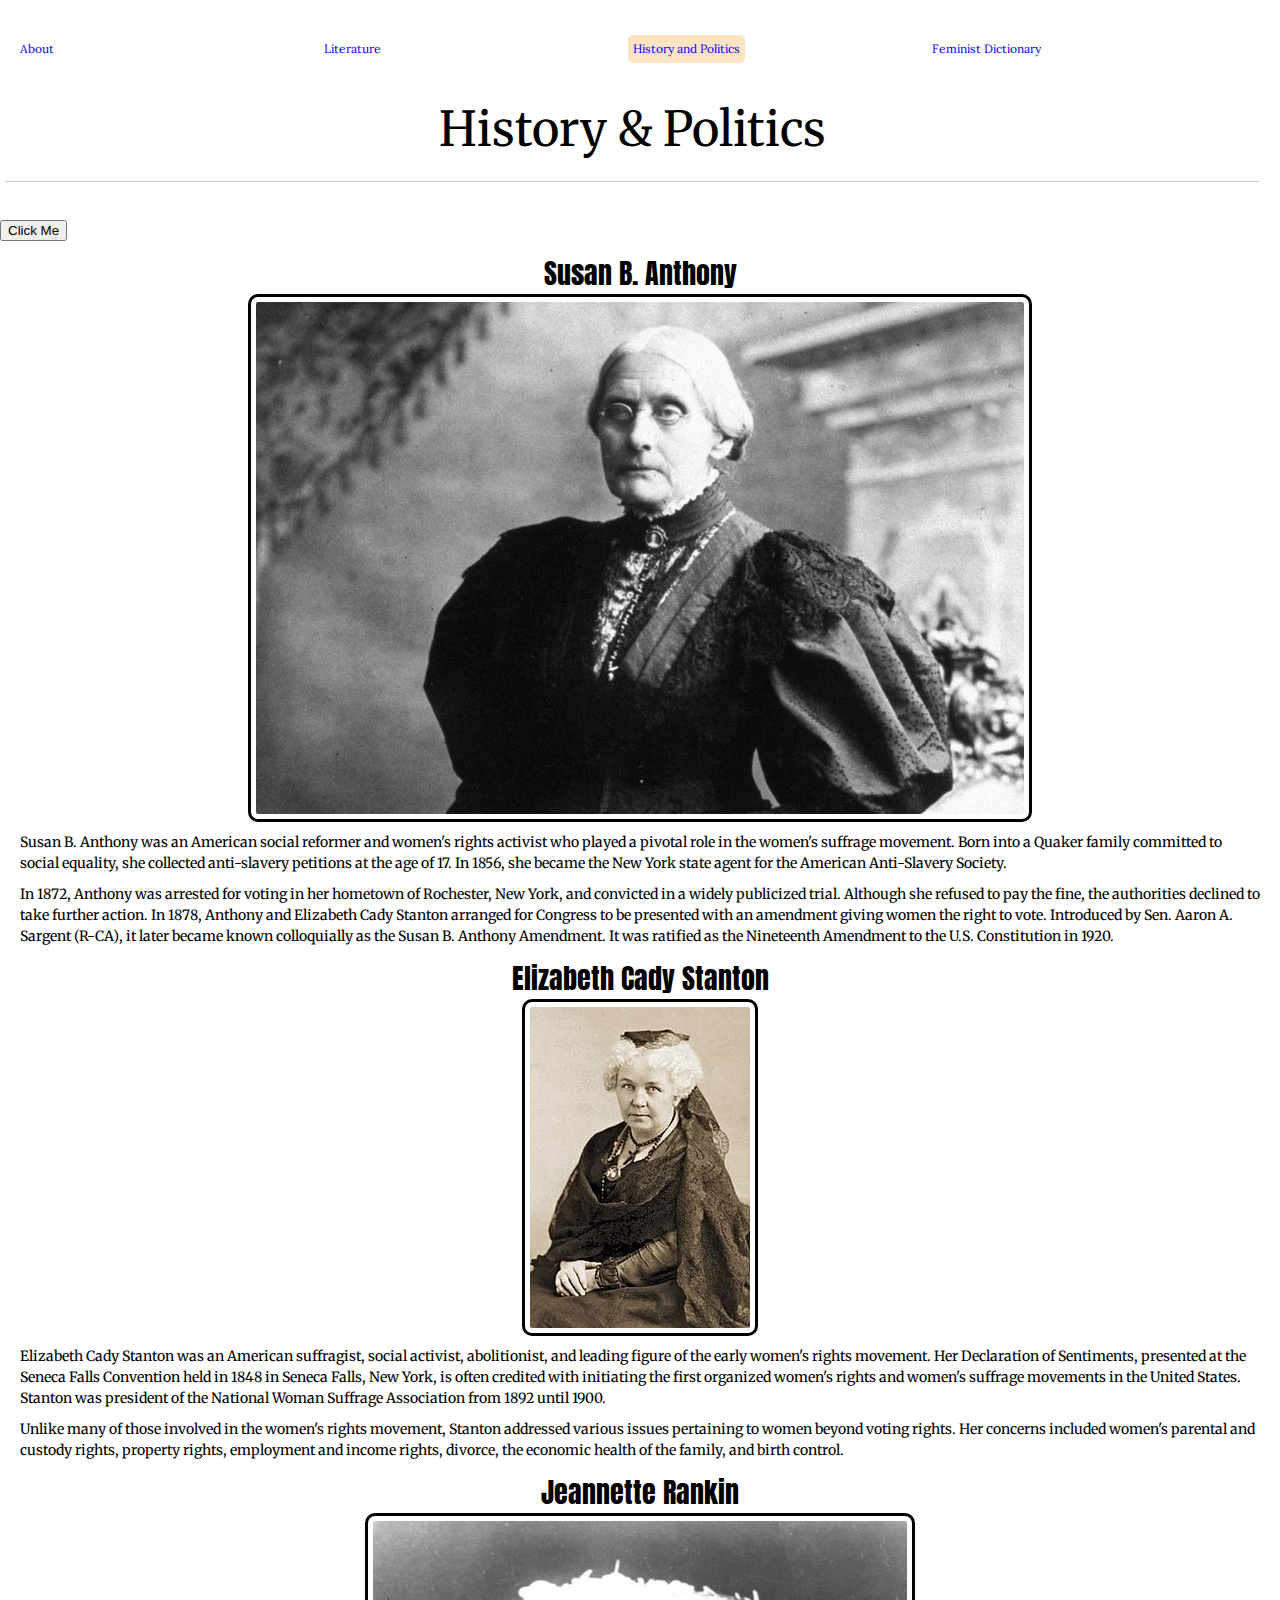
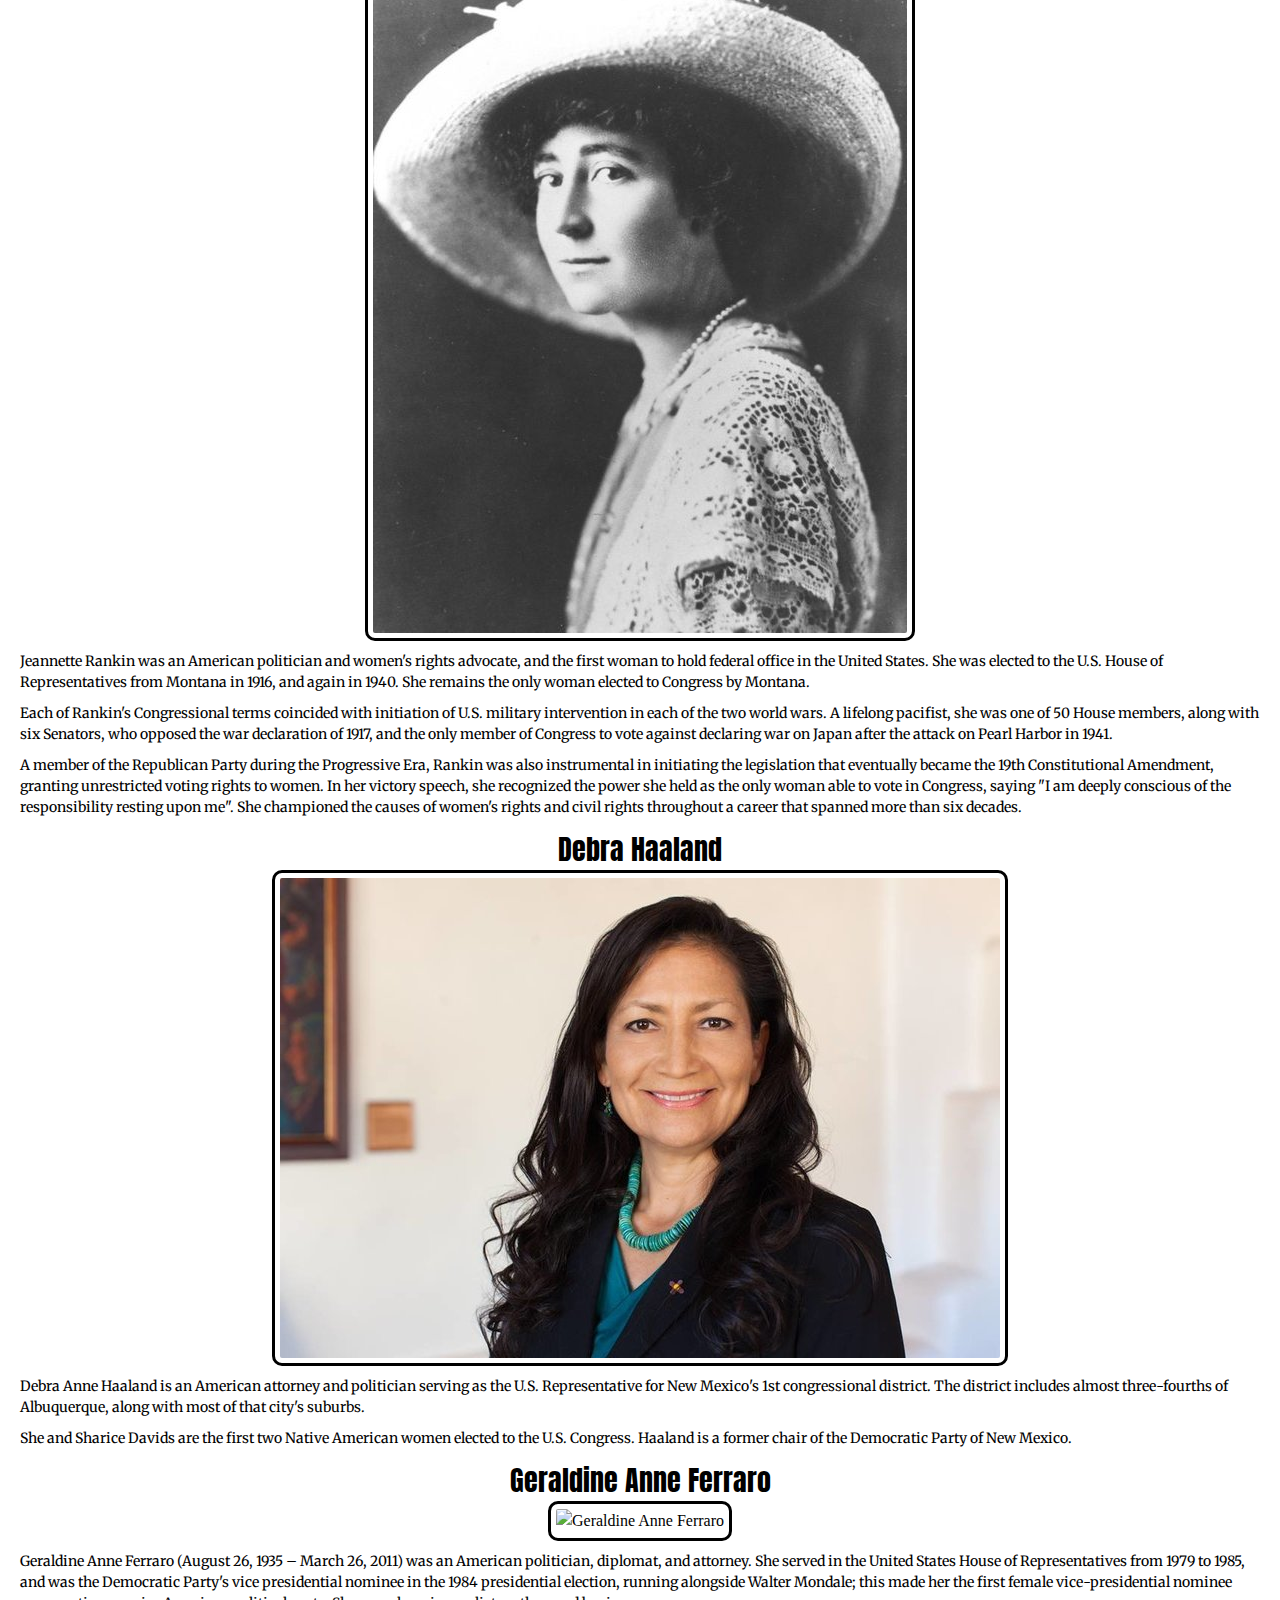
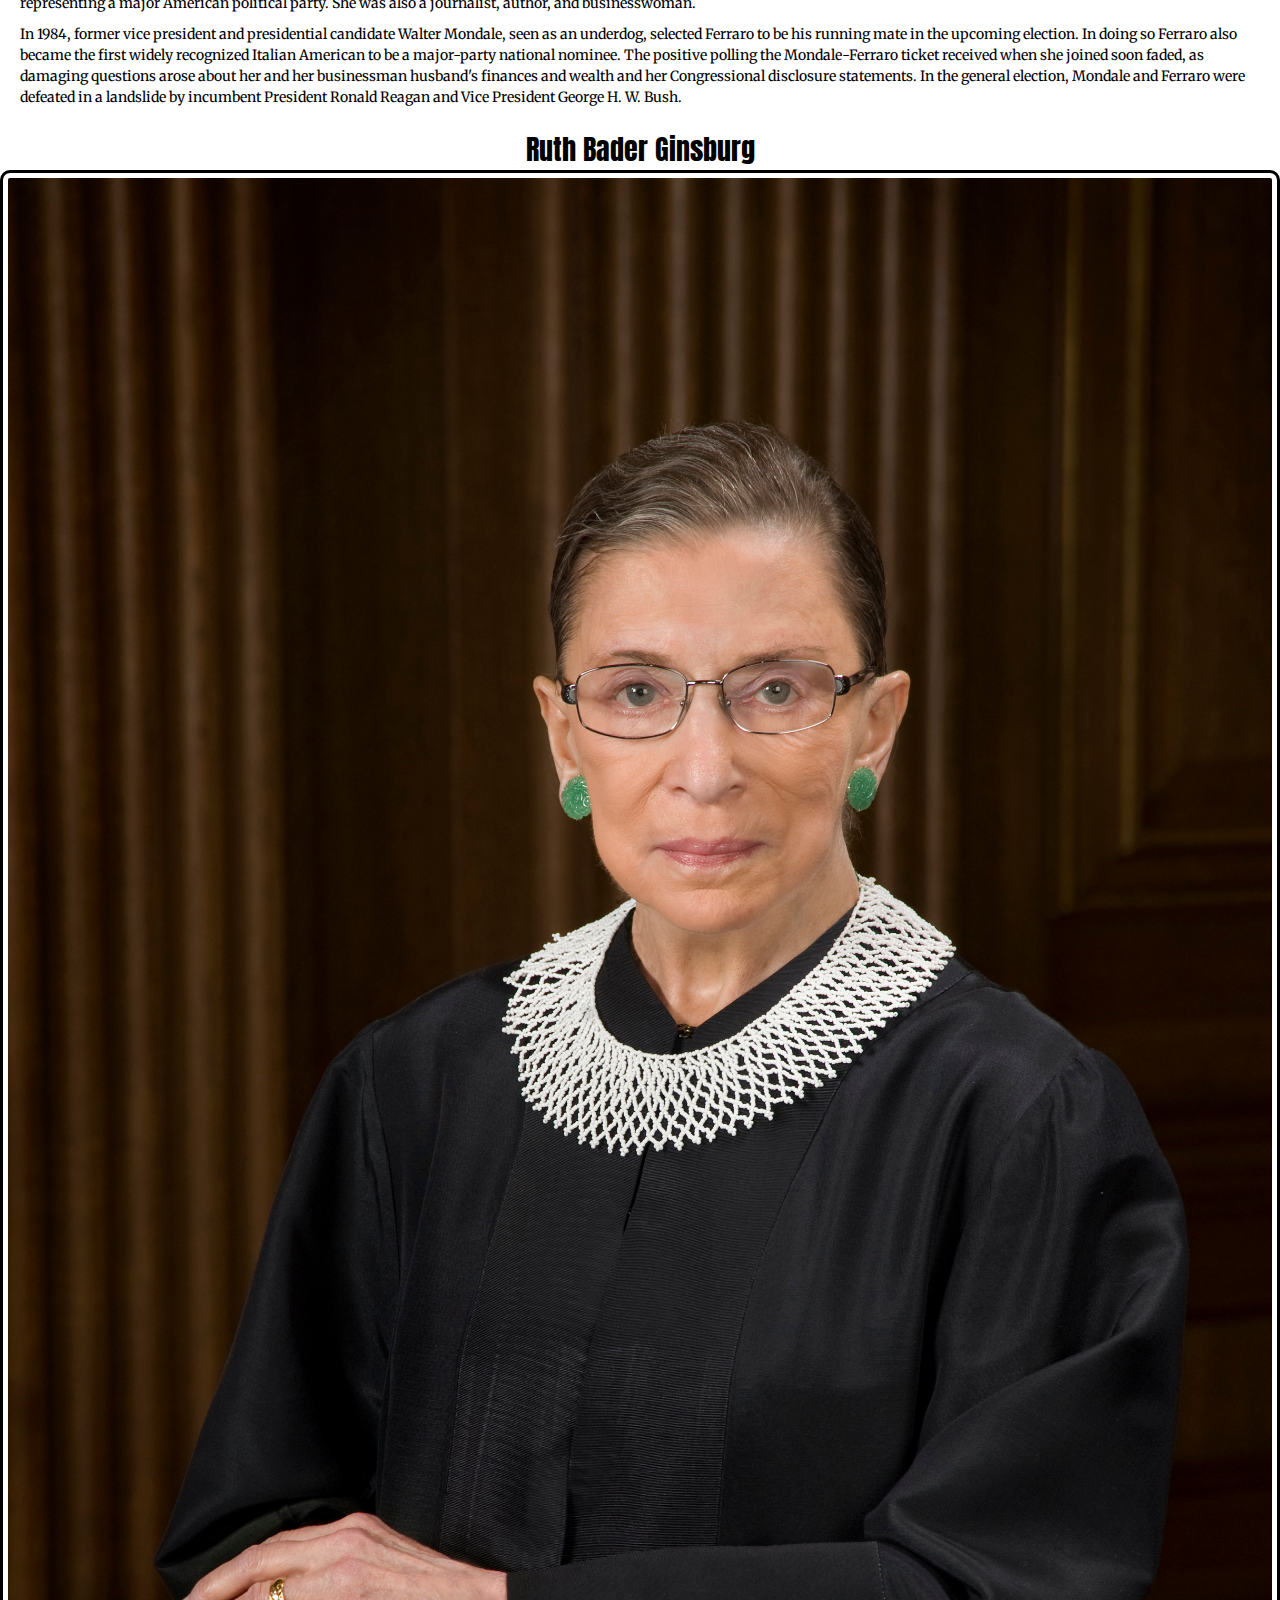
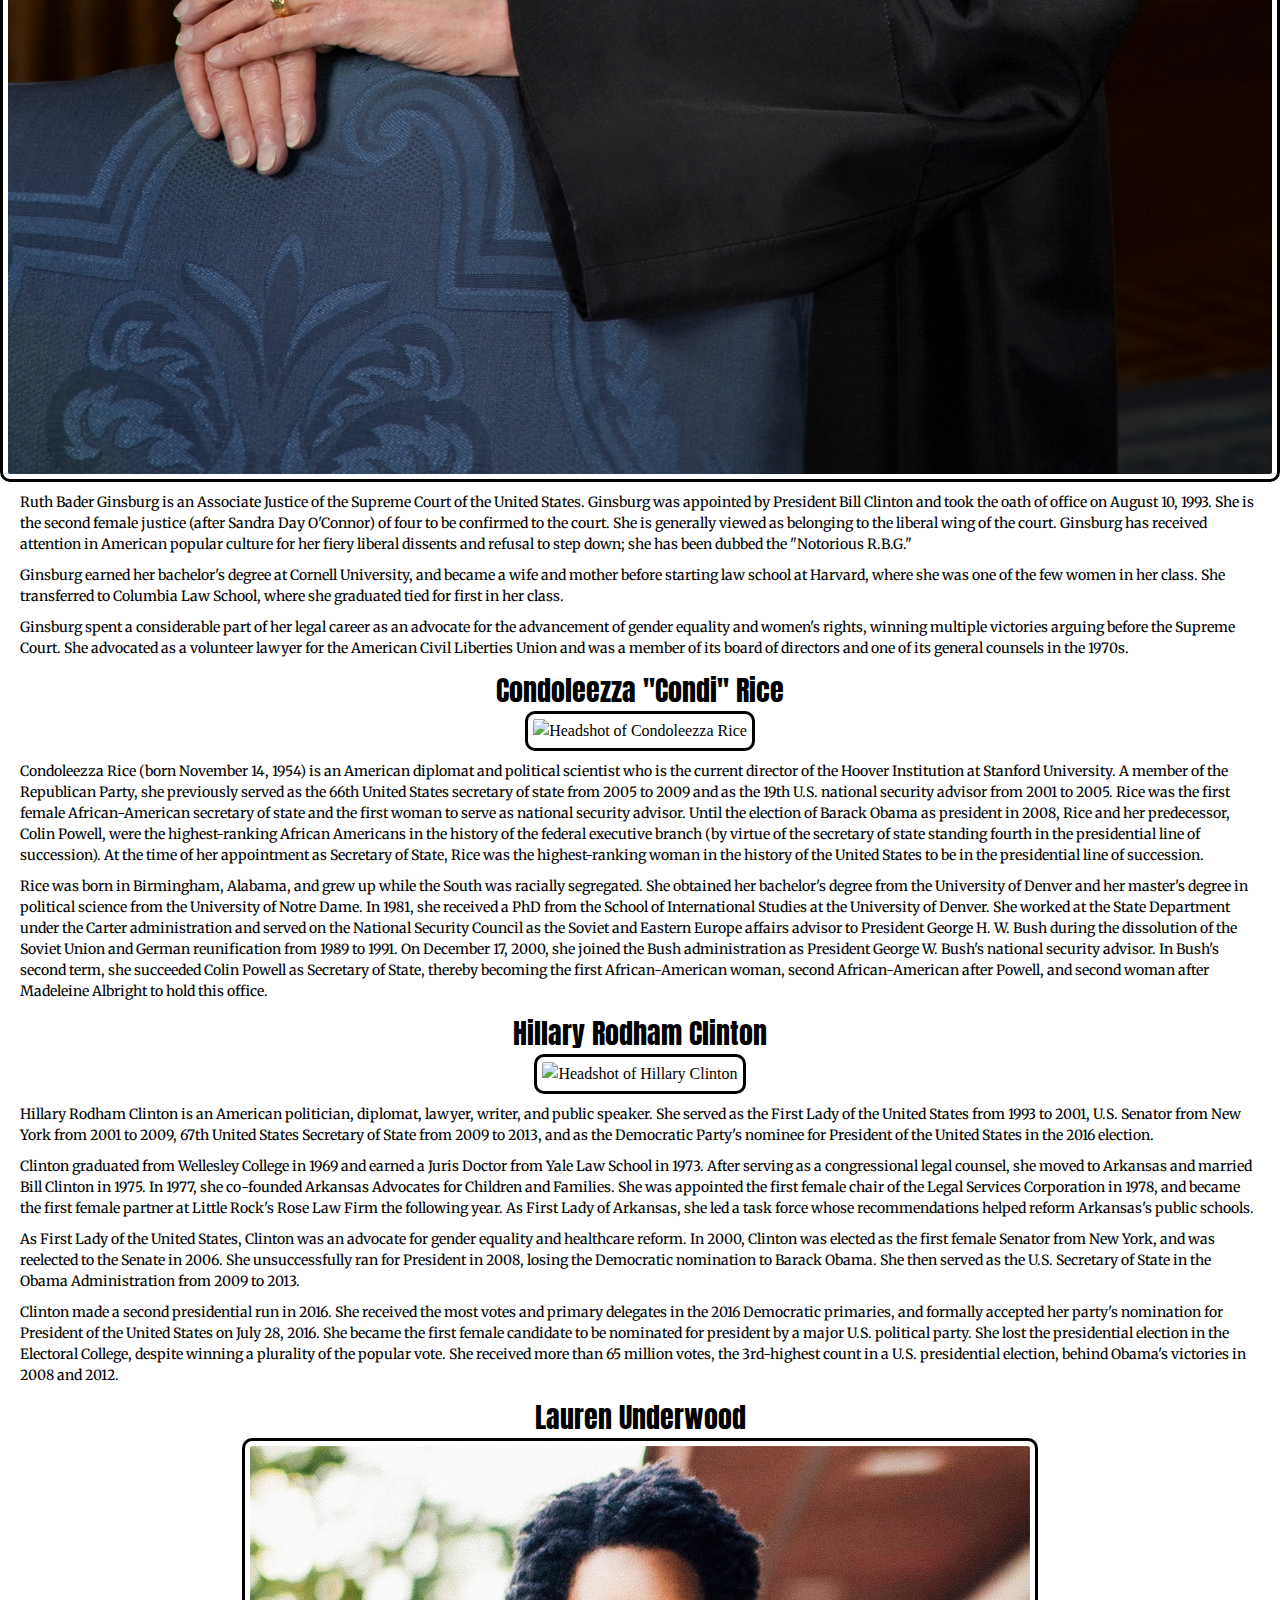
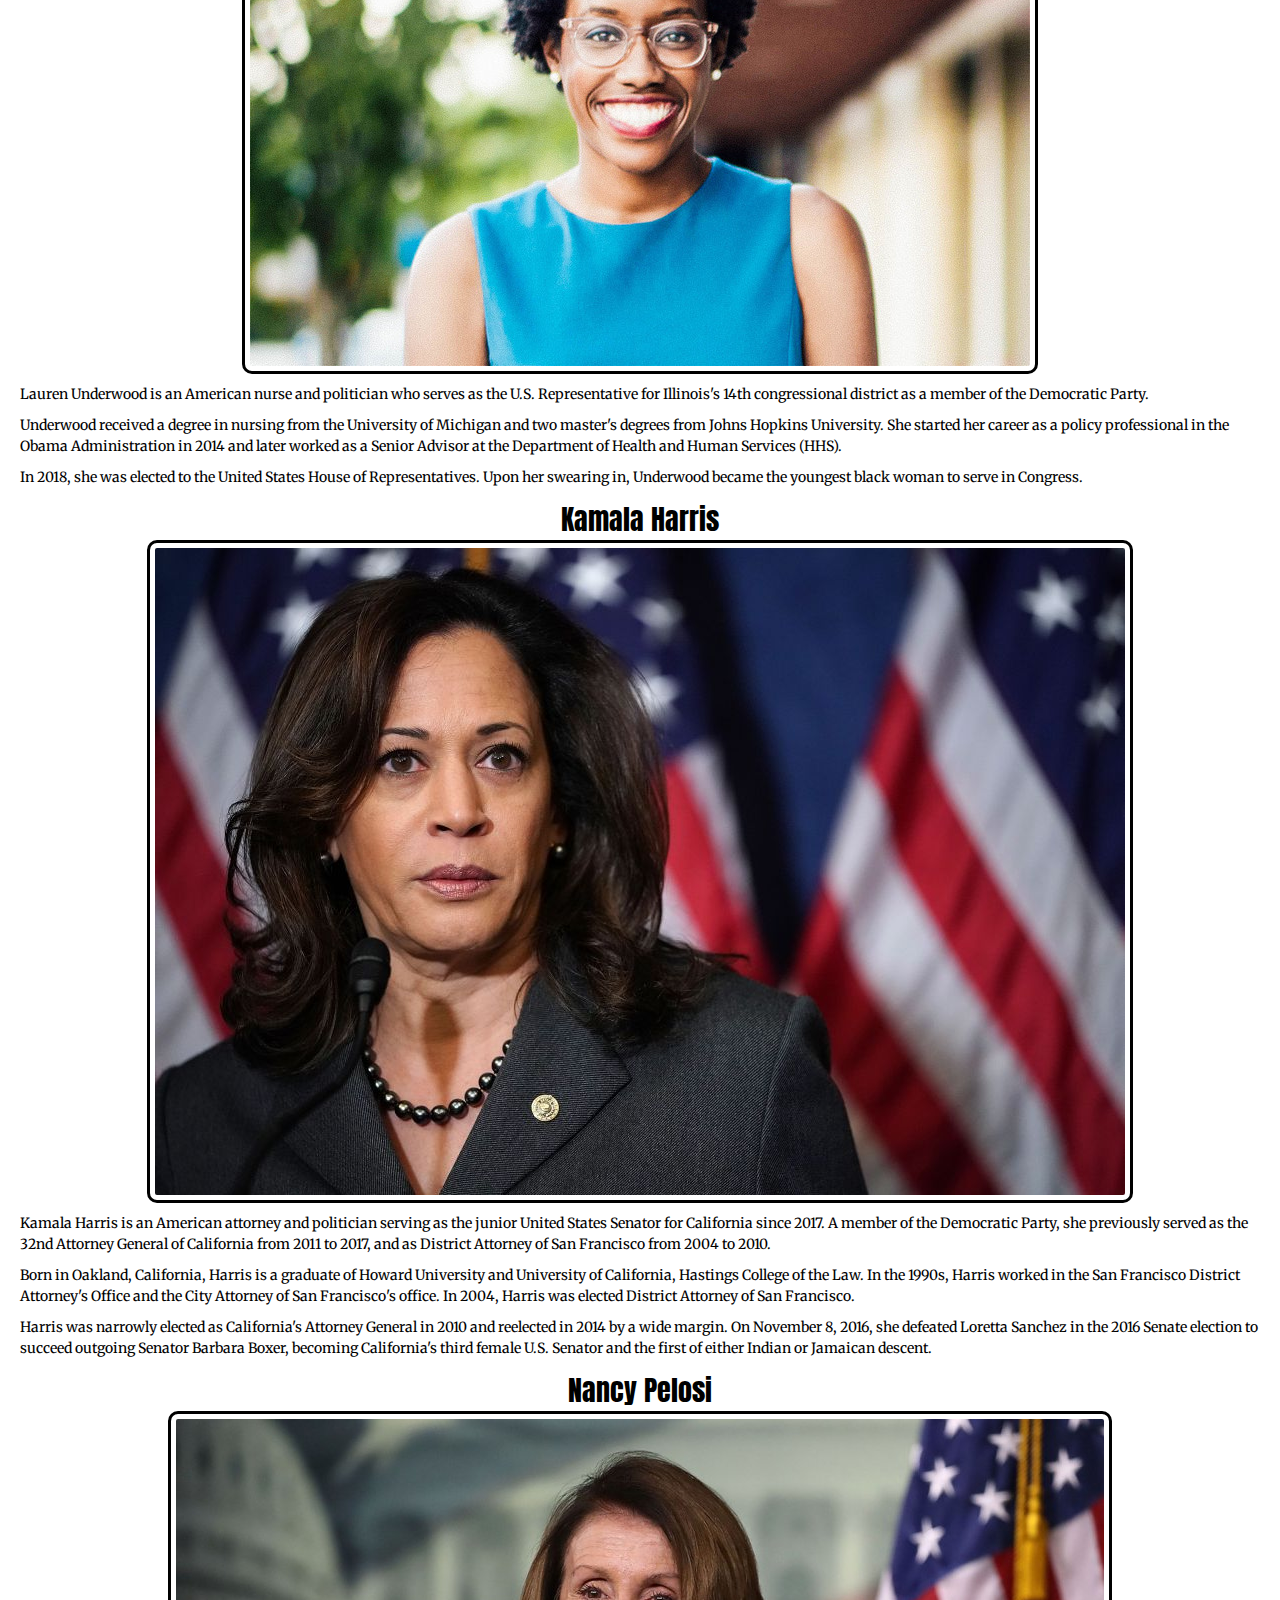
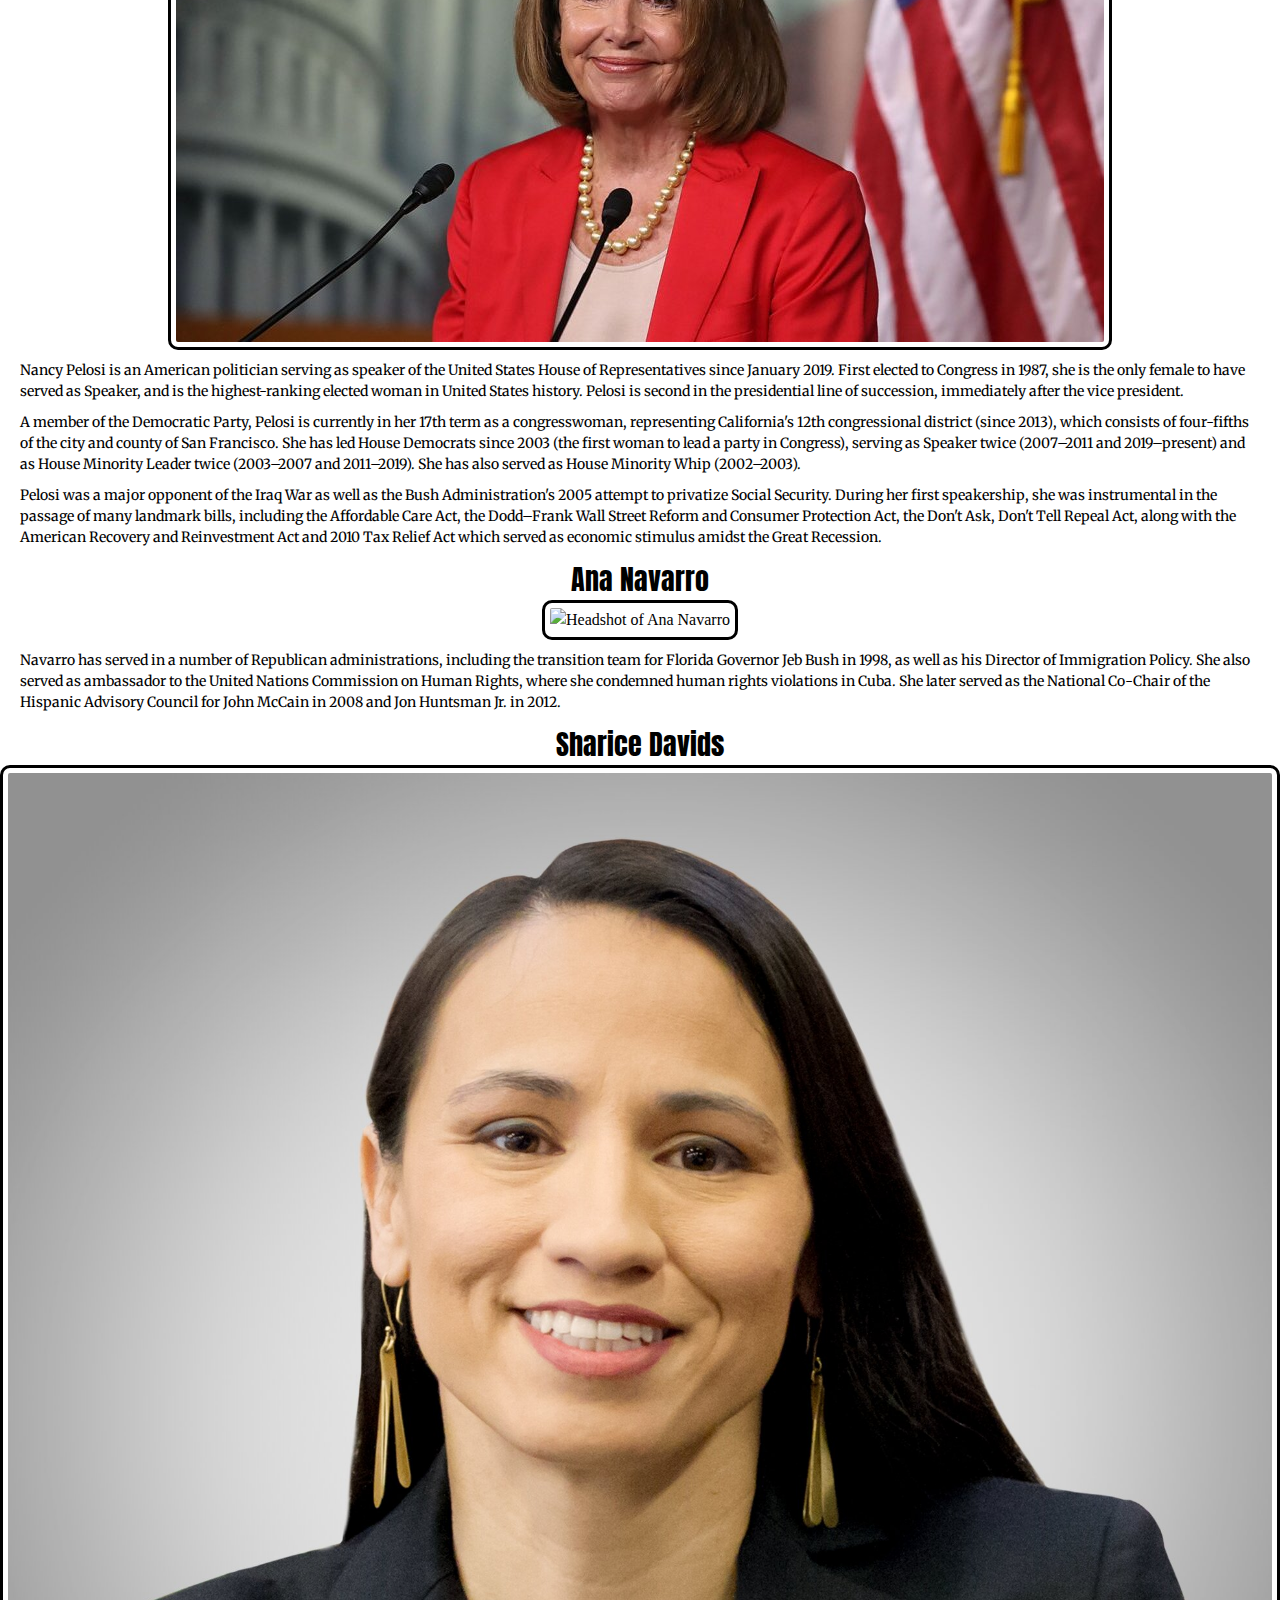
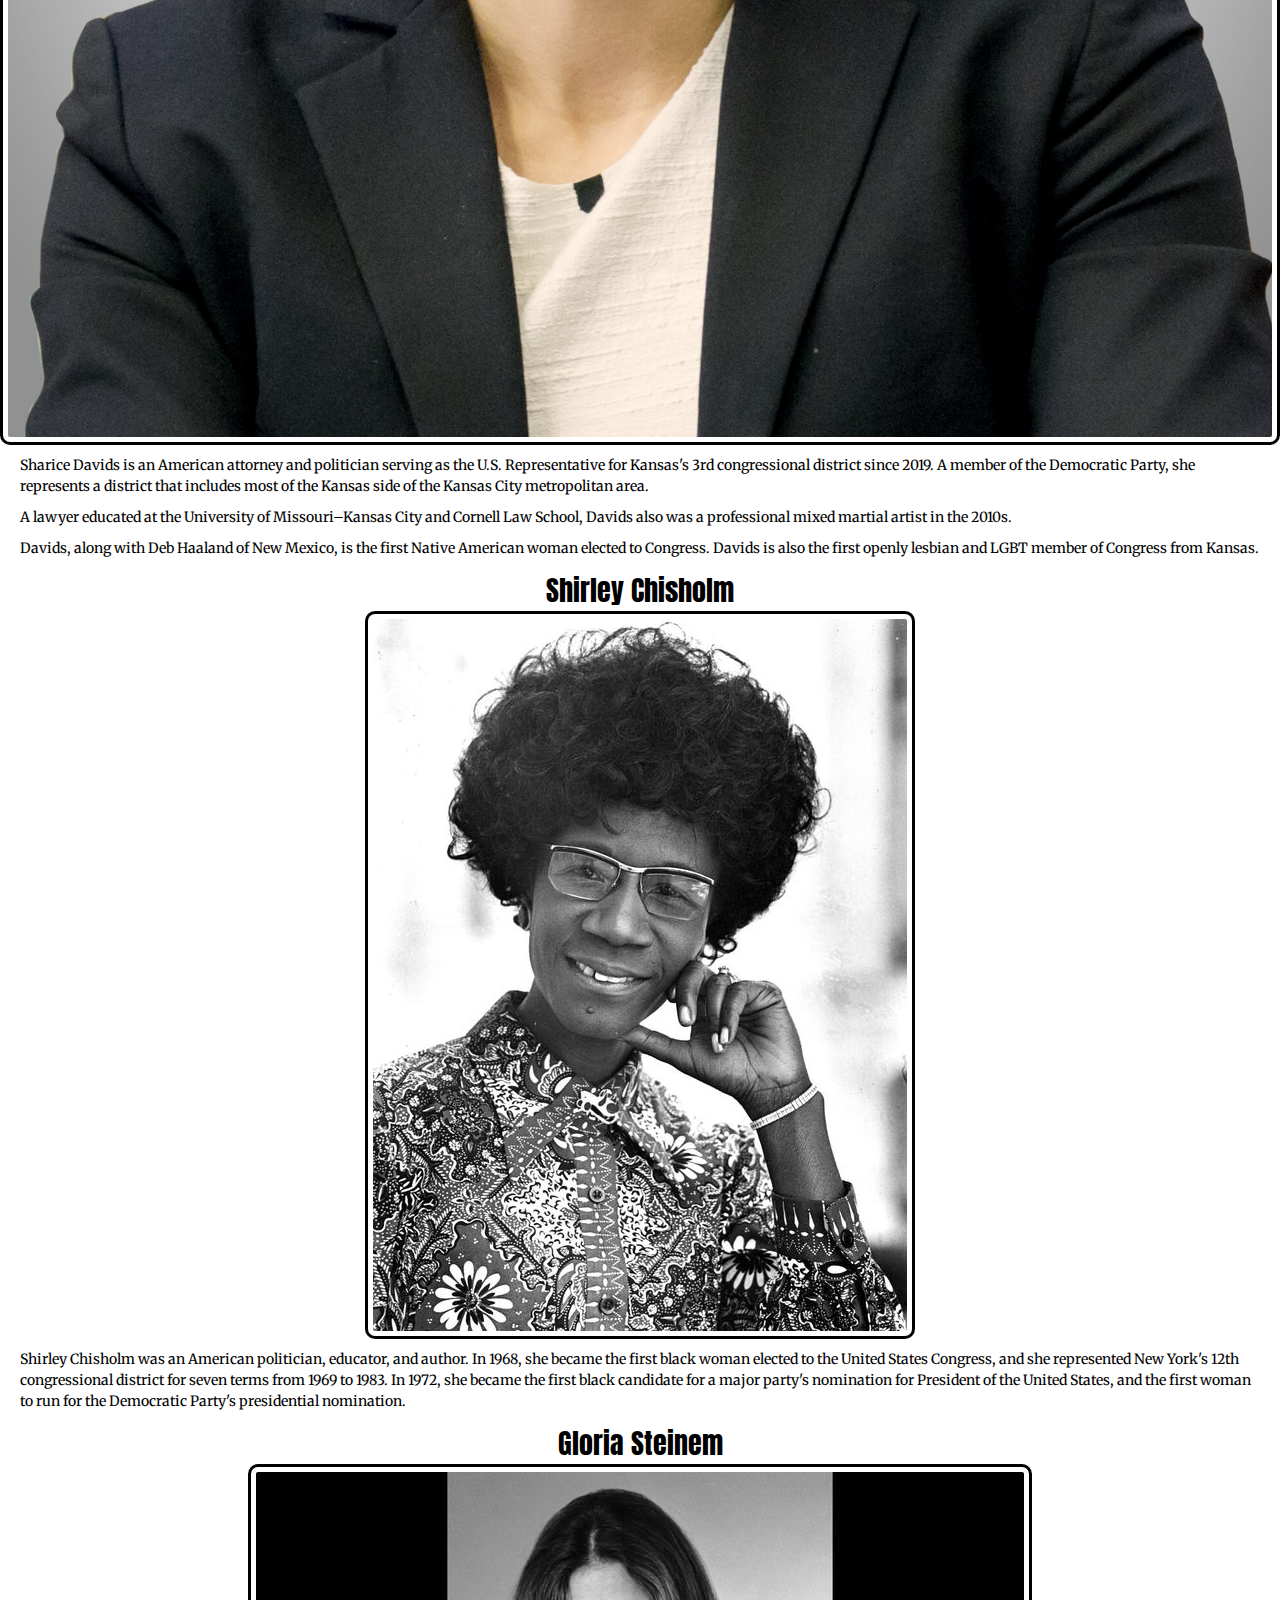
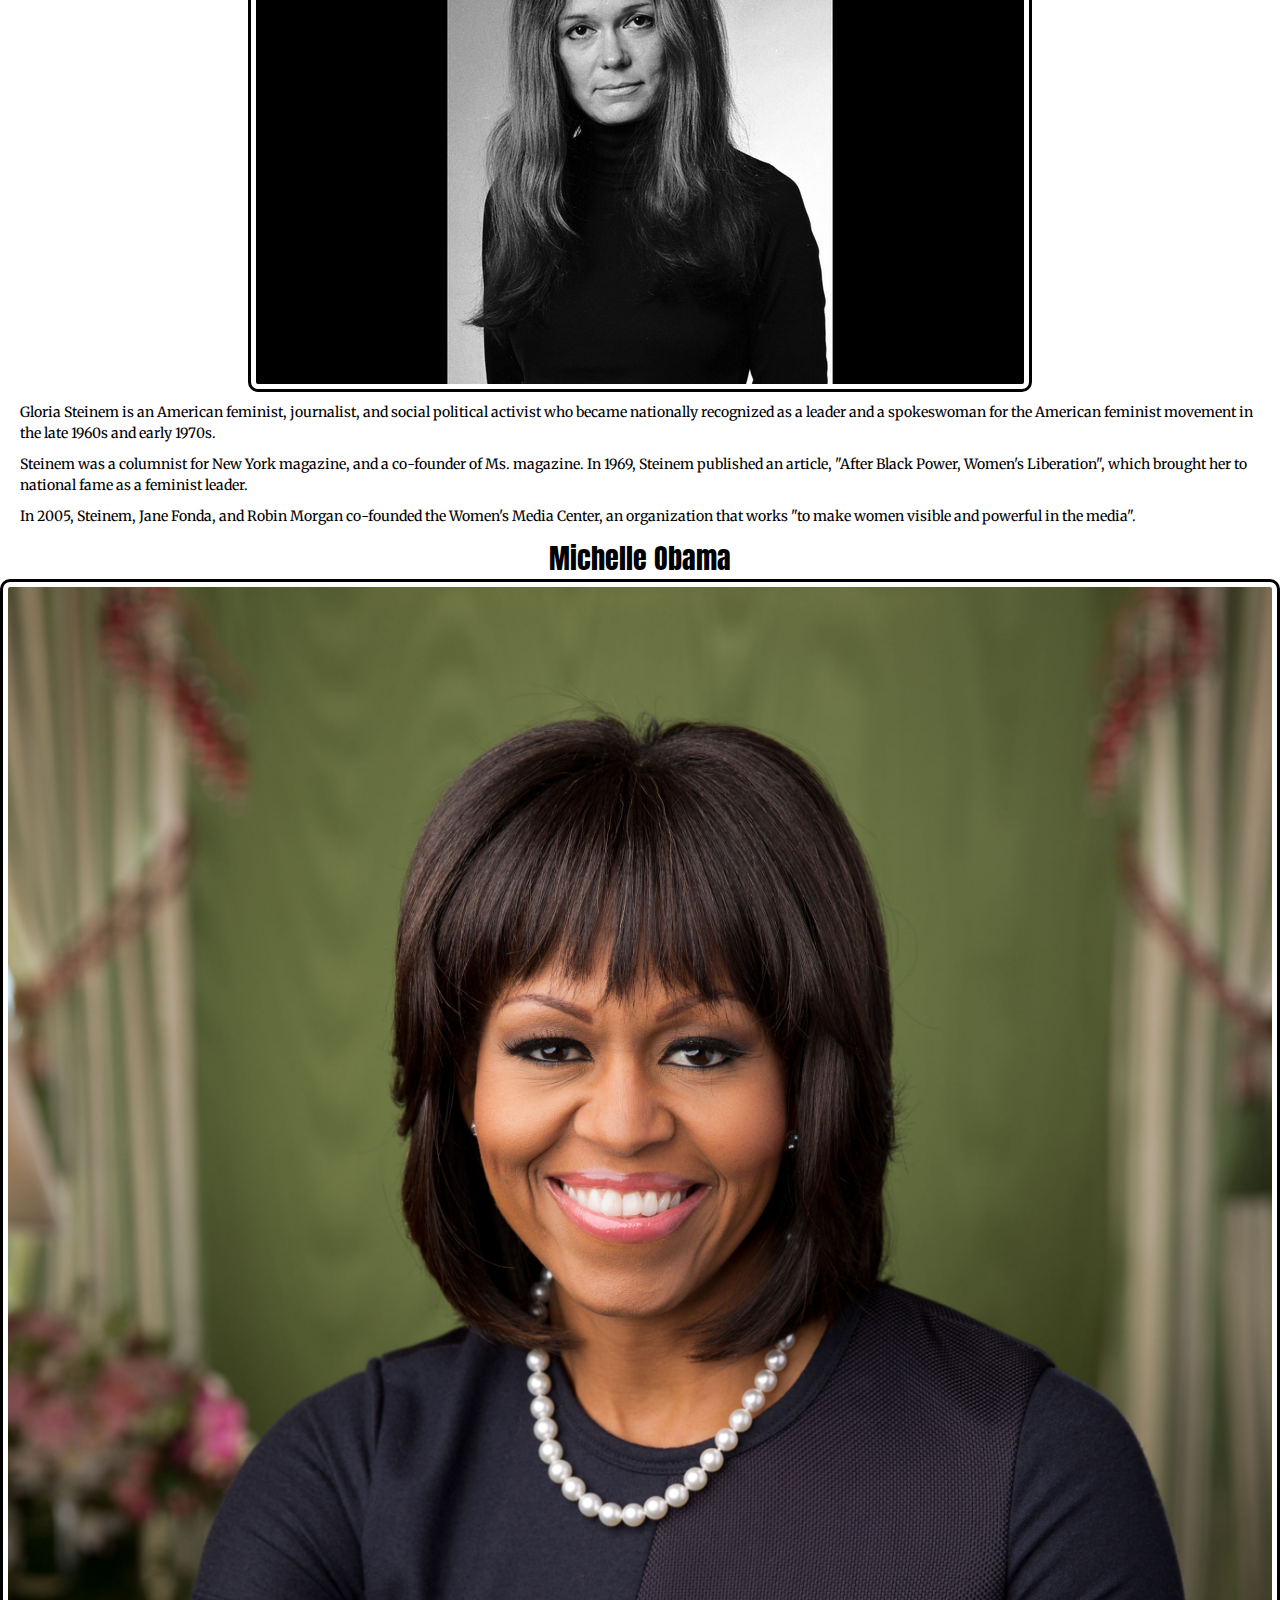
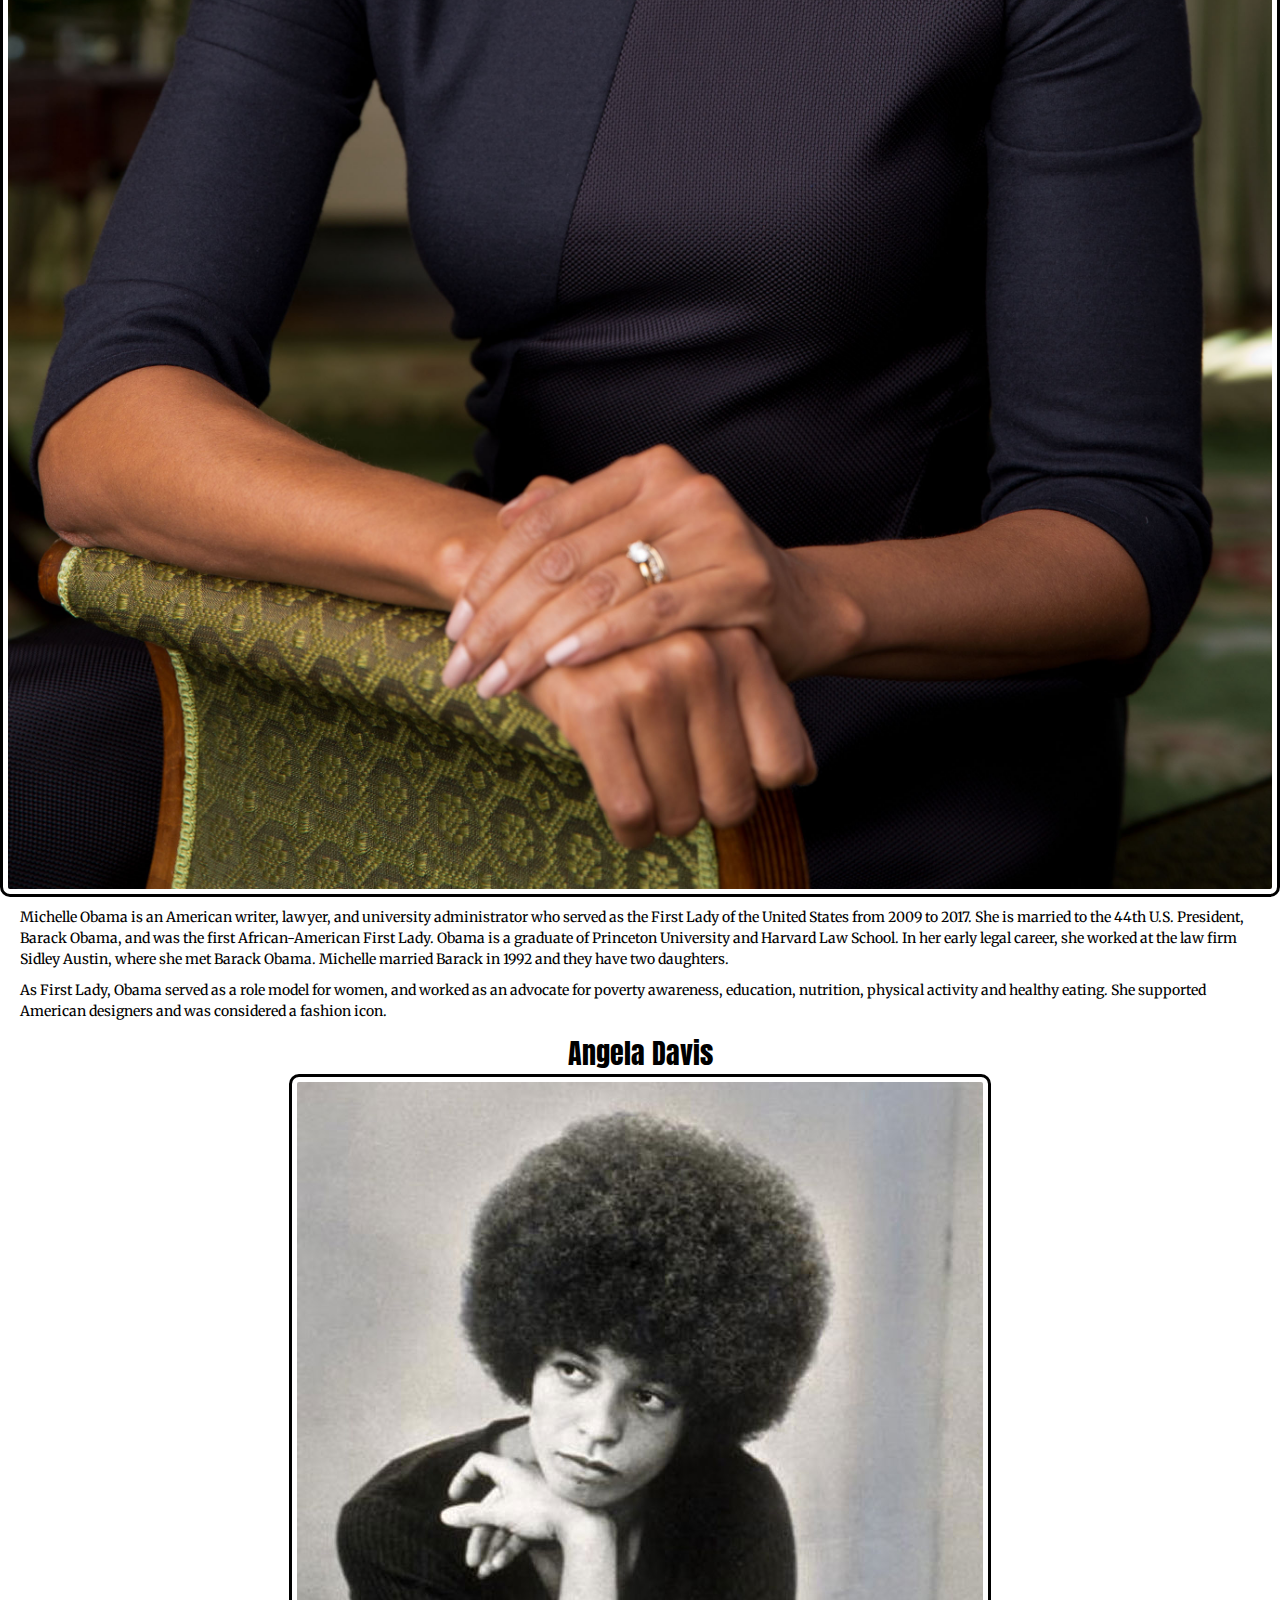
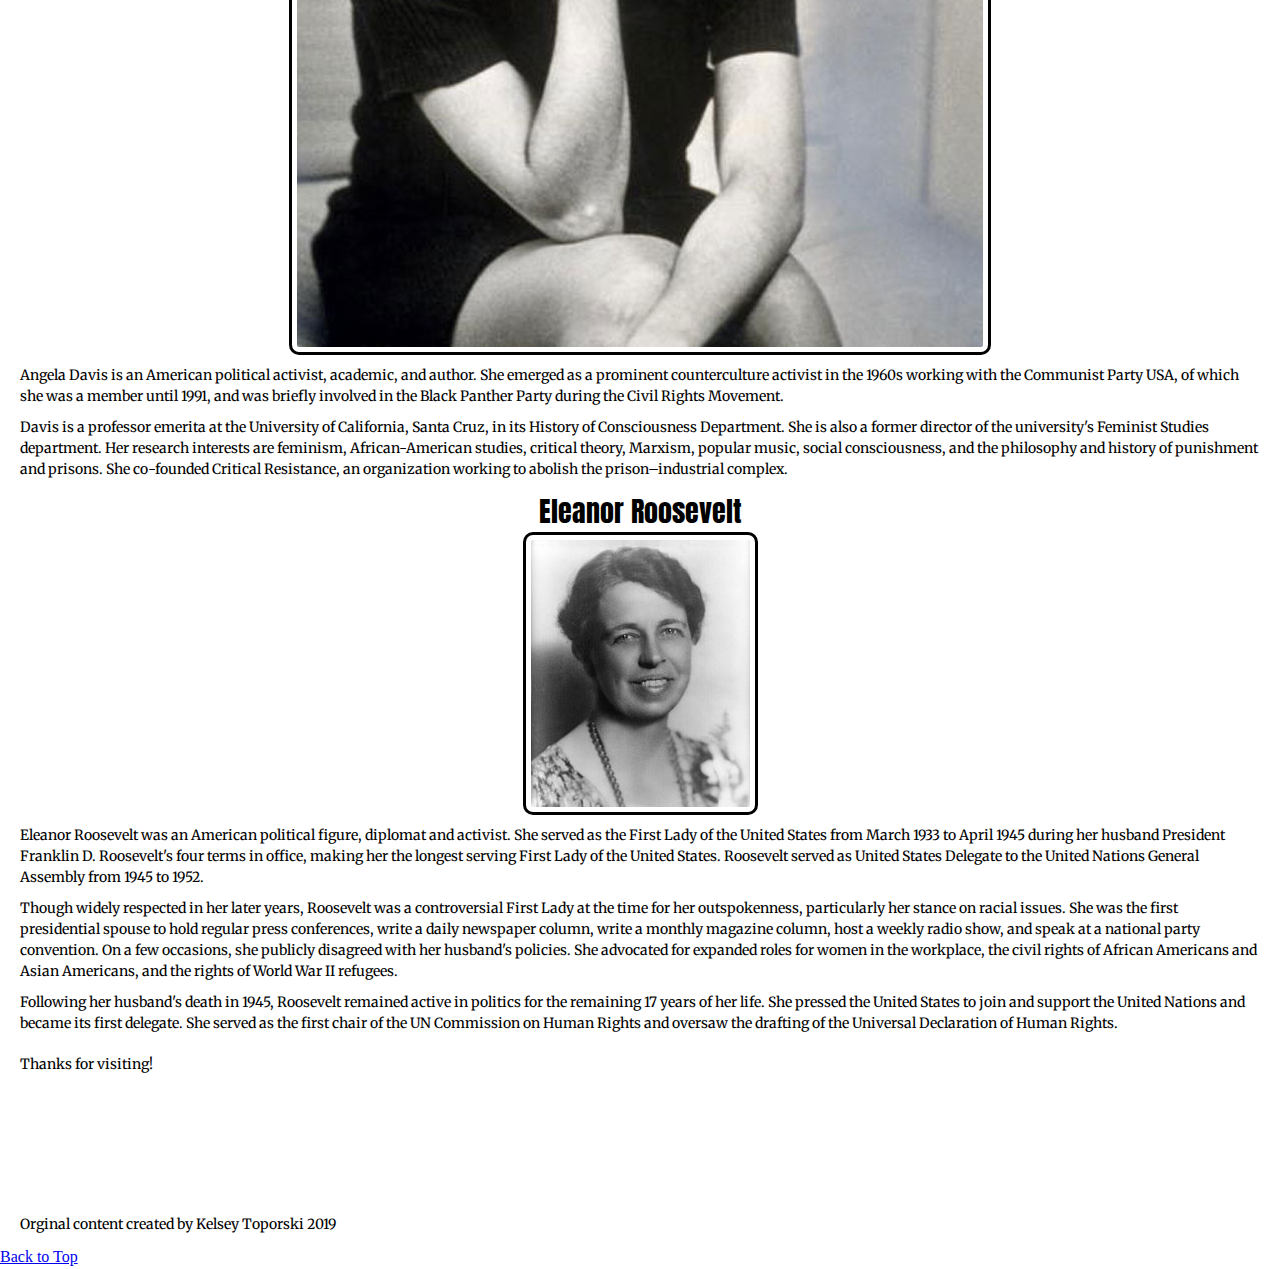
==== commit 70726b58: "Add files via upload" ====
--- a/history.html
+++ b/history.html
@@ -42,11 +42,12 @@
   </header>
 
   <main>
+    <button onclick="myFunction()">Click Me</button>
 
     <div class="flex">
       <div>
         <h2>Susan B. Anthony</h2>
-        <img src="images/susan_ba.jpg" width="200" alt="Headshot of Susan B. Anthony">
+        <img id="HideImg" src="images/susan_ba.jpg" width="200" alt="Headshot of Susan B. Anthony">
         <p>
           Susan B. Anthony was an American social reformer and women's rights activist who played a pivotal role in the women's suffrage movement. Born into a Quaker family committed to social equality, she collected anti-slavery petitions at the age of 17. In 1856, she became the New York state agent for the American Anti-Slavery Society.
         </p>
@@ -56,7 +57,7 @@
       </div>
       <div>
         <h2>Elizabeth Cady Stanton</h2>
-        <img src="images/elizabeth_cady_s.jpg" width="200" alt="Headshot of Elizabeth Cady Stanton">
+        <img id="HideImg" src="images/elizabeth_cady_s.jpg" width="200" alt="Headshot of Elizabeth Cady Stanton">
         <p>
           Elizabeth Cady Stanton was an American suffragist, social activist, abolitionist, and leading figure of the early women's rights movement. Her Declaration of Sentiments, presented at the Seneca Falls Convention held in 1848 in Seneca Falls, New York, is often credited with initiating the first organized women's rights and women's suffrage movements in the United States. Stanton was president of the National Woman Suffrage Association from 1892 until 1900.
         </p>
@@ -66,7 +67,7 @@
       </div>
       <div>
         <h2>Jeannette Rankin</h2>
-        <img src="images/jeannette_rankin.jpg" width="200" alt="Headshot of Jeannette Rankin">
+        <img id="HideImg" src="images/jeannette_rankin.jpg" width="200" alt="Headshot of Jeannette Rankin">
         <p>
           Jeannette Rankin was an American politician and women's rights advocate, and the first woman to hold federal office in the United States. She was elected to the U.S. House of Representatives from Montana in 1916, and again in 1940. She remains the only woman elected to Congress by Montana.
         </p>
@@ -79,7 +80,7 @@
       </div>
       <div>
         <h2>Debra Haaland</h2>
-        <img src="images/debra_haaland.jpg" width="200" alt="Headshot of Debra Haaland">
+        <img id="HideImg" src="images/debra_haaland.jpg" width="200" alt="Headshot of Debra Haaland">
         <p>
         Debra Anne Haaland is an American attorney and politician serving as the U.S. Representative for New Mexico's 1st congressional district. The district includes almost three-fourths of Albuquerque, along with most of that city's suburbs.
         </p>
@@ -89,13 +90,13 @@
       </div>
       <div>
         <h2>Geraldine Anne Ferraro</h2>  
-        <img src="https://upload.wikimedia.org/wikipedia/commons/thumb/8/89/GERALDINE_FERRARO.jpg/440px-GERALDINE_FERRARO.jpg"  width="200" alt="Geraldine Anne Ferraro"> 
+        <img id="HideImg" src="https://upload.wikimedia.org/wikipedia/commons/thumb/8/89/GERALDINE_FERRARO.jpg/440px-GERALDINE_FERRARO.jpg"  width="200" alt="Geraldine Anne Ferraro"> 
         <p>Geraldine Anne Ferraro (August 26, 1935 – March 26, 2011) was an American politician, diplomat, and attorney. She served in the United States House of Representatives from 1979 to 1985, and was the Democratic Party's vice presidential nominee in the 1984 presidential election, running alongside Walter Mondale; this made her the first female vice-presidential nominee representing a major American political party. She was also a journalist, author, and businesswoman.</p>
         <p>In 1984, former vice president and presidential candidate Walter Mondale, seen as an underdog, selected Ferraro to be his running mate in the upcoming election. In doing so Ferraro also became the first widely recognized Italian American to be a major-party national nominee. The positive polling the Mondale-Ferraro ticket received when she joined soon faded, as damaging questions arose about her and her businessman husband's finances and wealth and her Congressional disclosure statements. In the general election, Mondale and Ferraro were defeated in a landslide by incumbent President Ronald Reagan and Vice President George H. W. Bush.<p>
       </div>
       <div>
         <h2>Ruth Bader Ginsburg</h2>
-        <img src="images/rbg.jpg" width="200" alt="Headshot of Ruth Bader Ginsburg">
+        <img id="HideImg" src="images/rbg.jpg" width="200" alt="Headshot of Ruth Bader Ginsburg">
         <p>
           Ruth Bader Ginsburg is an Associate Justice of the Supreme Court of the United States. Ginsburg was appointed by President Bill Clinton and took the oath of office on August 10, 1993. She is the second female justice (after Sandra Day O'Connor) of four to be confirmed to the court. She is generally viewed as belonging to the liberal wing of the court. Ginsburg has received attention in American popular culture for her fiery liberal dissents and refusal to step down; she has been dubbed the "Notorious R.B.G."
         </p>
@@ -108,13 +109,13 @@
       </div>
       <div>
         <h2>Condoleezza "Condi" Rice</h2> 
-        <img src="https://upload.wikimedia.org/wikipedia/commons/thumb/4/42/Condoleezza_Rice_cropped.jpg/440px-Condoleezza_Rice_cropped.jpg" width = "200" alt="Headshot of Condoleezza Rice">
+        <img id="HideImg" src="https://upload.wikimedia.org/wikipedia/commons/thumb/4/42/Condoleezza_Rice_cropped.jpg/440px-Condoleezza_Rice_cropped.jpg" width = "200" alt="Headshot of Condoleezza Rice">
         <p>Condoleezza Rice  (born November 14, 1954) is an American diplomat and political scientist who is the current director of the Hoover Institution at Stanford University. A member of the Republican Party, she previously served as the 66th United States secretary of state from 2005 to 2009 and as the 19th U.S. national security advisor from 2001 to 2005. Rice was the first female African-American secretary of state and the first woman to serve as national security advisor. Until the election of Barack Obama as president in 2008, Rice and her predecessor, Colin Powell, were the highest-ranking African Americans in the history of the federal executive branch (by virtue of the secretary of state standing fourth in the presidential line of succession). At the time of her appointment as Secretary of State, Rice was the highest-ranking woman in the history of the United States to be in the presidential line of succession.</p>
         <p>Rice was born in Birmingham, Alabama, and grew up while the South was racially segregated. She obtained her bachelor's degree from the University of Denver and her master's degree in political science from the University of Notre Dame. In 1981, she received a PhD from the School of International Studies at the University of Denver. She worked at the State Department under the Carter administration and served on the National Security Council as the Soviet and Eastern Europe affairs advisor to President George H. W. Bush during the dissolution of the Soviet Union and German reunification from 1989 to 1991. On December 17, 2000, she joined the Bush administration as President George W. Bush's national security advisor. In Bush's second term, she succeeded Colin Powell as Secretary of State, thereby becoming the first African-American woman, second African-American after Powell, and second woman after Madeleine Albright to hold this office.</p>
       </div>
       <div>
         <h2>Hillary Rodham Clinton</h2>
-        <img src="images/hrc.jpg" width="200" alt="Headshot of Hillary Clinton">
+        <img id="HideImg" src="images/hrc.jpg" width="200" alt="Headshot of Hillary Clinton">
         <p>
           Hillary Rodham Clinton is an American politician, diplomat, lawyer, writer, and public speaker. She served as the First Lady of the United States from 1993 to 2001, U.S. Senator from New York from 2001 to 2009, 67th United States Secretary of State from 2009 to 2013, and as the Democratic Party's nominee for President of the United States in the 2016 election.
         </p>
@@ -130,7 +131,7 @@
       </div>
       <div>
         <h2>Lauren Underwood</h2>
-        <img src="images/lauren_underwood.jpg" width="200" alt="Headshot of Lauren Underwood">
+        <img id="HideImg" src="images/lauren_underwood.jpg" width="200" alt="Headshot of Lauren Underwood">
         <p>
           Lauren Underwood is an American nurse and politician who serves as the U.S. Representative for Illinois's 14th congressional district as a member of the Democratic Party.
         </p>
@@ -143,7 +144,7 @@
       </div>
       <div>
         <h2>Kamala Harris</h2>
-        <img src="images/kamala.jpg" width="200" alt="Headshot of Kamala Harris">
+        <img id="HideImg" src="images/kamala.jpg" width="200" alt="Headshot of Kamala Harris">
         <p>
           Kamala Harris is an American attorney and politician serving as the junior United States Senator for California since 2017. A member of the Democratic Party, she previously served as the 32nd Attorney General of California from 2011 to 2017, and as District Attorney of San Francisco from 2004 to 2010.
         </p>
@@ -156,7 +157,7 @@
       </div>
       <div>
         <h2>Nancy Pelosi</h2>
-        <img src="images/nancy_p.jpg" width="200" alt="Headshot of Nancy Pelosi">
+        <img id="HideImg" src="images/nancy_p.jpg" width="200" alt="Headshot of Nancy Pelosi">
         <p>
           Nancy Pelosi is an American politician serving as speaker of the United States House of Representatives since January 2019. First elected to Congress in 1987, she is the only female to have served as Speaker, and is the highest-ranking elected woman in United States history. Pelosi is second in the presidential line of succession, immediately after the vice president.
         </p>
@@ -169,12 +170,12 @@
       </div>
       <div>
         <h2>Ana Navarro</h2>
-        <img src = "https://upload.wikimedia.org/wikipedia/commons/thumb/1/10/Ana_Navarro.png/440px-Ana_Navarro.png" width="200" alt="Headshot of Ana Navarro">
+        <img id="HideImg" src = "https://upload.wikimedia.org/wikipedia/commons/thumb/1/10/Ana_Navarro.png/440px-Ana_Navarro.png" width="200" alt="Headshot of Ana Navarro">
         <p>Navarro has served in a number of Republican administrations, including the transition team for Florida Governor Jeb Bush in 1998, as well as his Director of Immigration Policy. She also served as ambassador to the United Nations Commission on Human Rights, where she condemned human rights violations in Cuba. She later served as the National Co-Chair of the Hispanic Advisory Council for John McCain in 2008 and Jon Huntsman Jr. in 2012.</p>
       </div>
       <div>
         <h2>Sharice Davids</h2>
-        <img src="images/sharice.jpg" width="200" alt="Headshot of Sharice Davids">
+        <img id="HideImg" src="images/sharice.jpg" width="200" alt="Headshot of Sharice Davids">
         <p>
           Sharice Davids is an American attorney and politician serving as the U.S. Representative for Kansas's 3rd congressional district since 2019. A member of the Democratic Party, she represents a district that includes most of the Kansas side of the Kansas City metropolitan area.
         </p>
@@ -187,14 +188,14 @@
       </div>
       <div>
         <h2>Shirley Chisholm</h2>
-        <img src="images/shirley_c.jpg" width="200" alt="Headshot of Shirley Chisholm">
+        <img id="HideImg" src="images/shirley_c.jpg" width="200" alt="Headshot of Shirley Chisholm">
         <p>
           Shirley Chisholm was an American politician, educator, and author. In 1968, she became the first black woman elected to the United States Congress, and she represented New York's 12th congressional district for seven terms from 1969 to 1983. In 1972, she became the first black candidate for a major party's nomination for President of the United States, and the first woman to run for the Democratic Party's presidential nomination.
         </p>
       </div>
       <div>
         <h2>Gloria Steinem</h2>
-        <img src="images/gloria_steinem.jpg" width="200" alt="Headshot of Gloria Steinem">
+        <img id="HideImg" src="images/gloria_steinem.jpg" width="200" alt="Headshot of Gloria Steinem">
         <p>
           Gloria Steinem is an American feminist, journalist, and social political activist who became nationally recognized as a leader and a spokeswoman for the American feminist movement in the late 1960s and early 1970s.
         </p>
@@ -207,7 +208,7 @@
       </div>
       <div>
         <h2>Michelle Obama</h2>
-        <img src="images/michelle_obama.jpg" width="200" alt="Headshot of Michelle Obama">
+        <img id="HideImg" src="images/michelle_obama.jpg" width="200" alt="Headshot of Michelle Obama">
         <p>
           Michelle Obama is an American writer, lawyer, and university administrator who served as the First Lady of the United States from 2009 to 2017. She is married to the 44th U.S. President, Barack Obama, and was the first African-American First Lady. Obama is a graduate of Princeton University and Harvard Law School. In her early legal career, she worked at the law firm Sidley Austin, where she met Barack Obama. Michelle married Barack in 1992 and they have two daughters.
         </p>
@@ -217,7 +218,7 @@
       </div>
       <div>
         <h2>Angela Davis</h2>
-        <img src="images/angela_davis.jpg" width="200" alt="Headshot of Angela Davis">
+        <img id="HideImg" src="images/angela_davis.jpg" width="200" alt="Headshot of Angela Davis">
         <p>
           Angela Davis is an American political activist, academic, and author. She emerged as a prominent counterculture activist in the 1960s working with the Communist Party USA, of which she was a member until 1991, and was briefly involved in the Black Panther Party during the Civil Rights Movement.
         </p>
@@ -227,7 +228,7 @@
       </div>
       <div>
         <h2>Eleanor Roosevelt</h2>
-        <img src="images/eleanor_r.jpg" width="200" alt="Headshot of ELeanor Roosevelt">
+        <img id="HideImg" src="images/eleanor_r.jpg" width="200" alt="Headshot of ELeanor Roosevelt">
         <p>
           Eleanor Roosevelt was an American political figure, diplomat and activist. She served as the First Lady of the United States from March 1933 to April 1945 during her husband President Franklin D. Roosevelt's four terms in office, making her the longest serving First Lady of the United States. Roosevelt served as United States Delegate to the United Nations General Assembly from 1945 to 1952.
         </p>
@@ -247,6 +248,16 @@
       <p>Orginal content created by Kelsey Toporski 2019</p>
       <a href="#top" class="tops">Back to Top</a>
     </footer>
+    <script>
+      function myFunction() {
+      var x = document.getElementById("HideImg");
+      if (x.style.display === "none") {
+        x.style.display = "block";
+      } else {
+      x.style.display = "none";
+      }
+      }
+    </script>
 </body>
 
 </html>
--- a/css/style.css
+++ b/css/style.css
@@ -50,19 +50,19 @@
 
 h1{
    display: flex;
-   font-size: 20px;
+   font-size: 36px;
    font-family: 'Merriweather', 'Anton', 'Times New Roman', sans-serif;
    justify-content: center;
 }
 
 h2{
-    font-size: 18px;
+    font-size: 30px;
     font-family: 'Anton', 'Times New Roman', sans-serif;
     text-align: center;
 }
 
 h3{
-    font-size: 16px;
+    font-size: 28px;
     font-family: 'Merriweather', 'Anton', sans-serif;
     padding: 0 20px;
 }
@@ -141,6 +141,10 @@
     font-size: 12px;
 }
 
+main img {
+    width: fit-content;
+}
+
 
 footer p{
     font-family: 'Merriweather', 'Anton', sans-serif;
@@ -222,13 +226,13 @@
      }
      
     h2{
-        font-size: 36px;
+        font-size: 28px;
         font-family: 'Anton', 'Times New Roman', sans-serif;
         text-align: center;
     }
      
     h3{
-        font-size: 28px;
+        font-size: 18px;
         font-family: 'Merriweather', 'Anton', sans-serif;
         padding: 0 20px;
     }
@@ -238,10 +242,12 @@
     }
 
     ul li{
-       font-size: 18px;
-       font-family: 'Merriweather', 'Anton', sans-serif;
-       padding-top: 10px;
-       padding-left: 10px;
+        list-style-type: circle;
+        list-style-position: inside;
+        font-size: 14px;
+        font-family: 'Merriweather', 'Anton', sans-serif;
+        padding-top: 10px;
+        padding-left: 10px;
     }
 
     .grid{
@@ -263,7 +269,7 @@
         border: solid;
         background-color: beige;
         border-radius: 10px;
-        padding: 5px 5px 5px 40px;
+        padding: 5px 5px 5px 5px;
     }
 
     .grid img{
@@ -293,7 +299,7 @@
         margin-top: 10px;
         padding: 0 20px;
         font-family: 'Merriweather', 'Anton', sans-serif;
-        font-size: 18px;
+        font-size: 14px;
     }
 
     .grid ul li{
